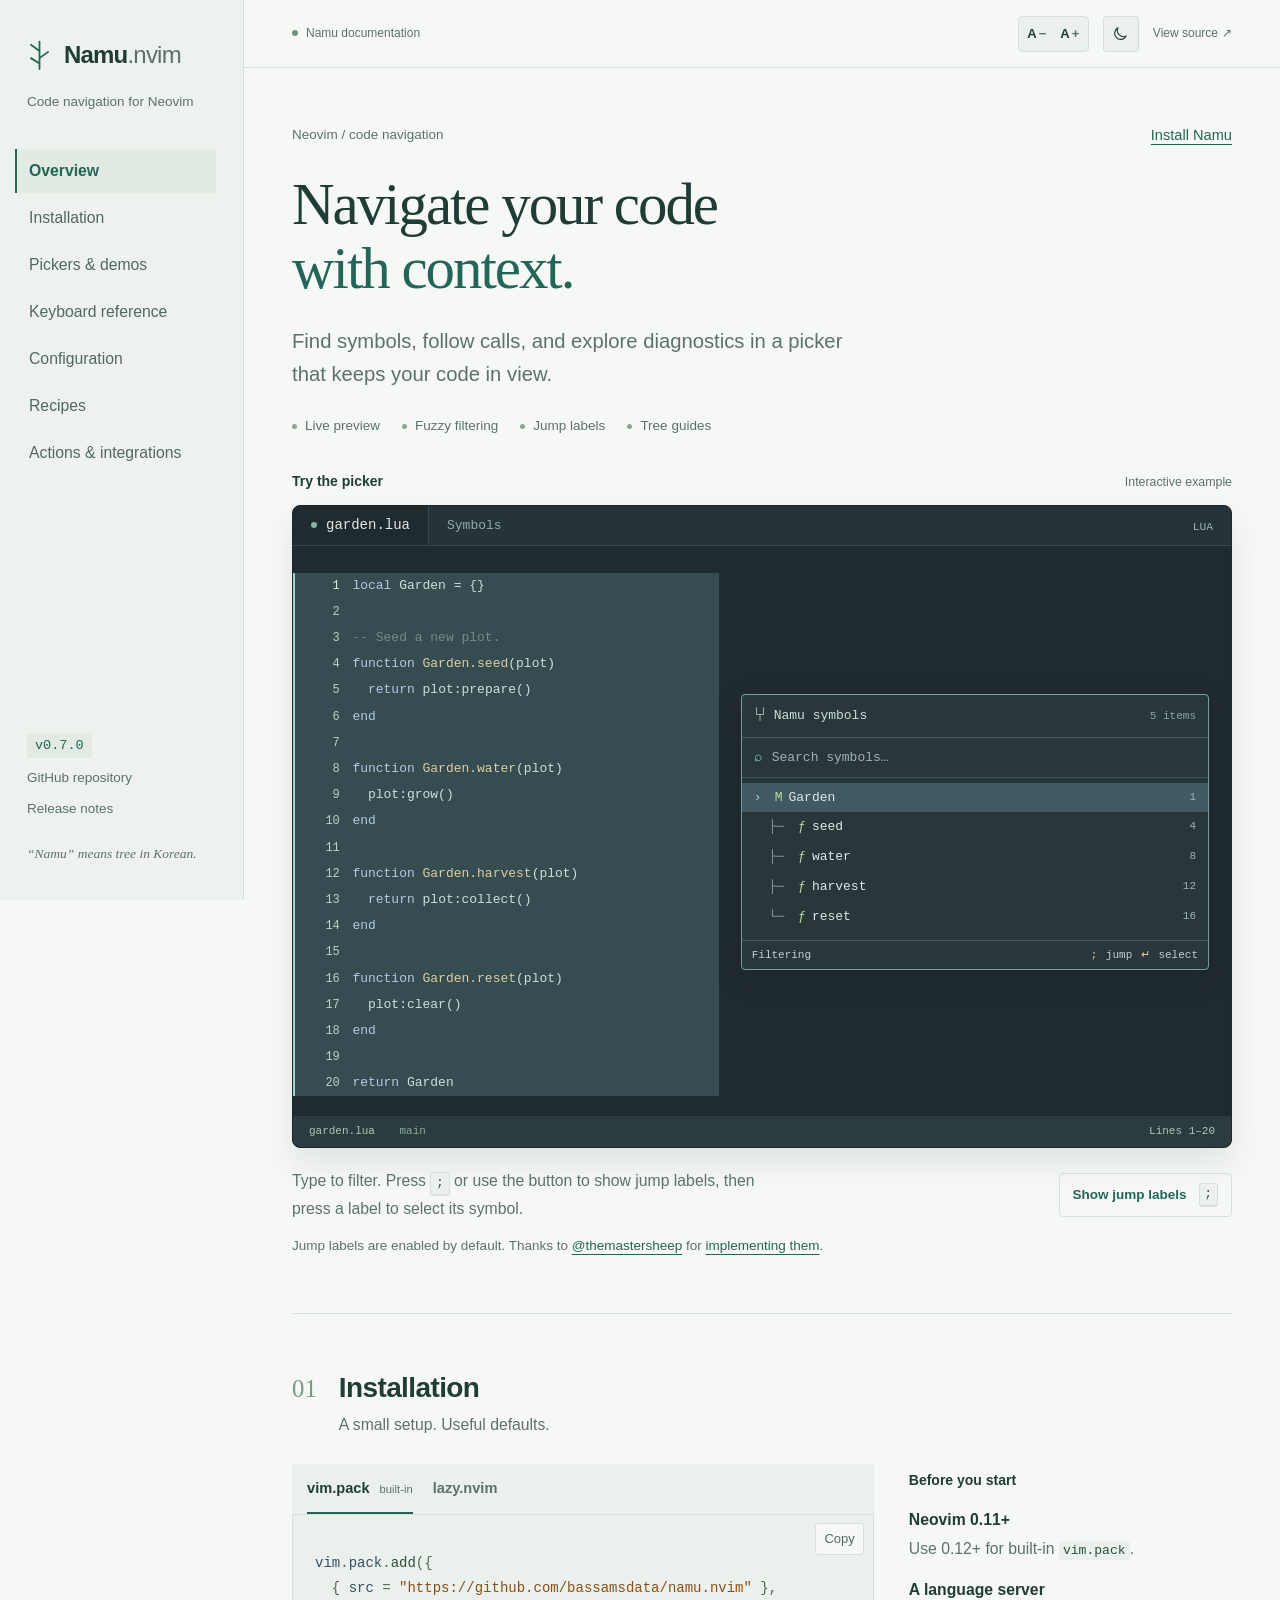
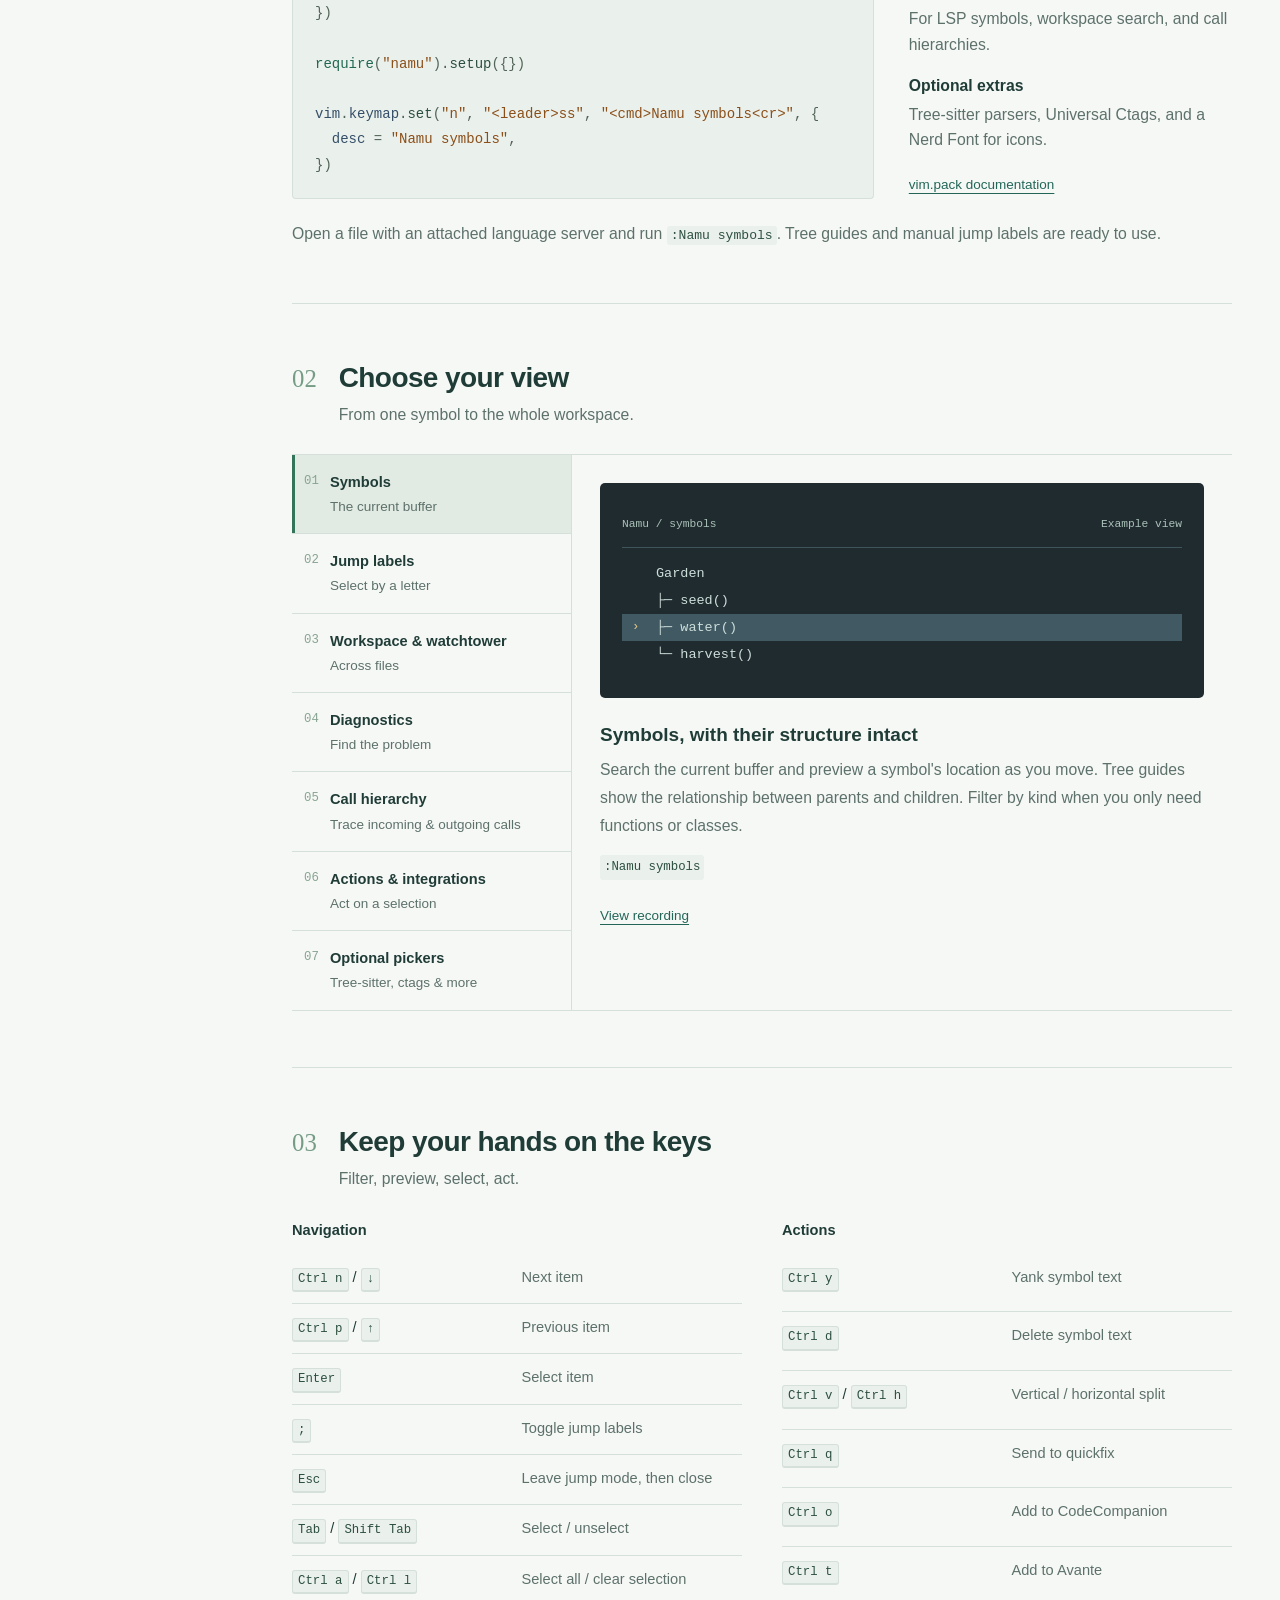
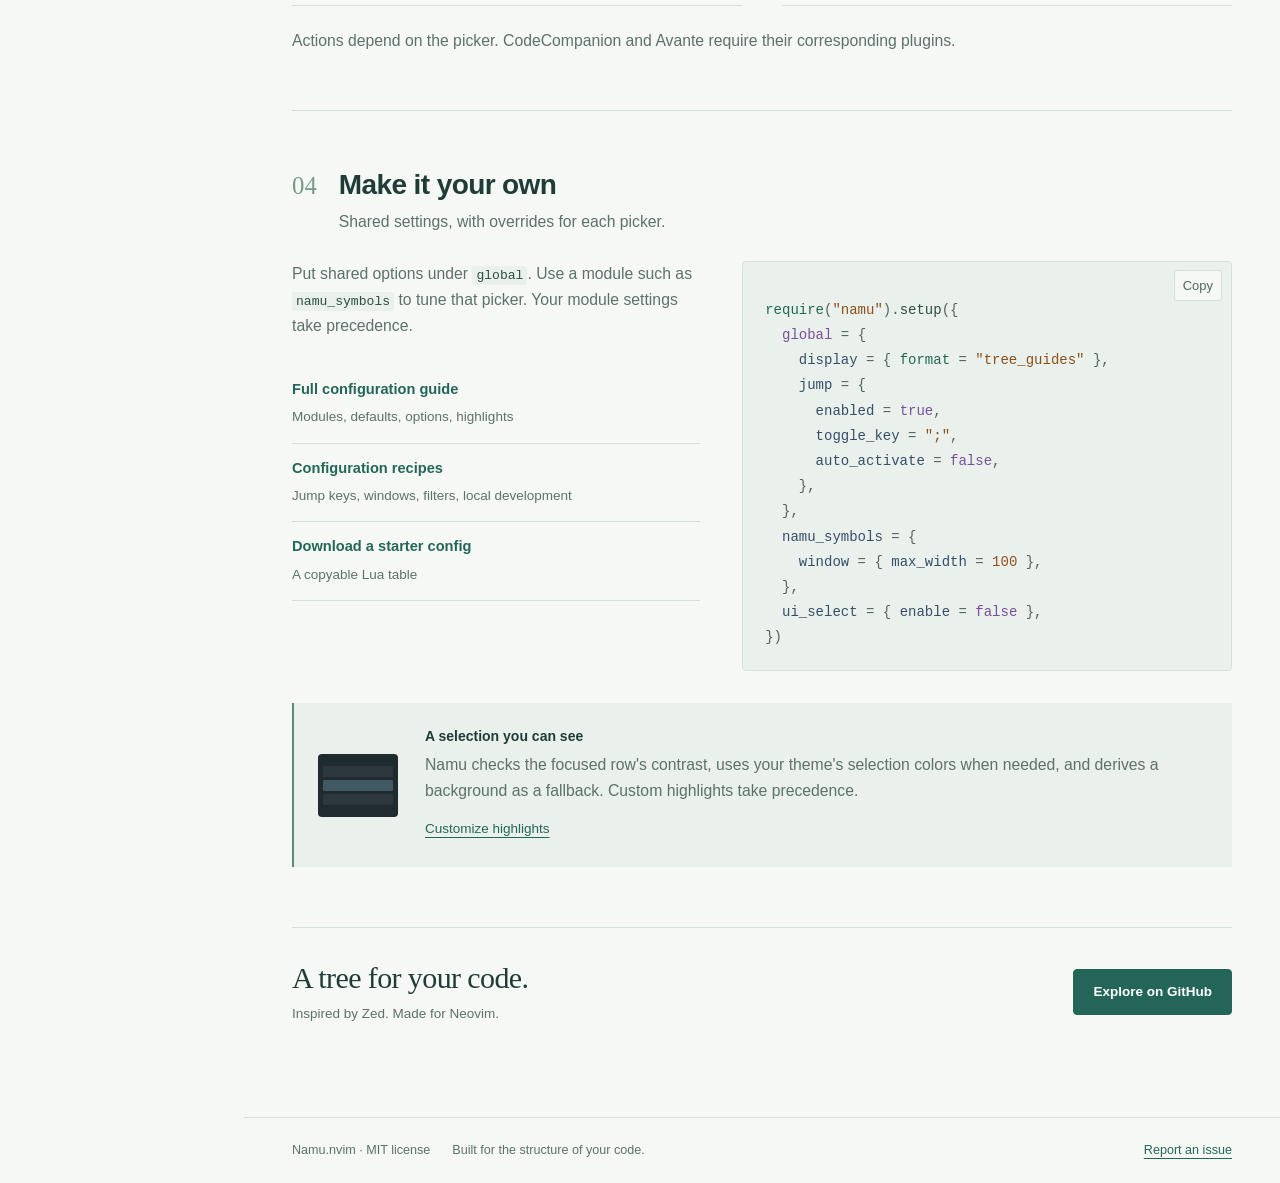
==== site/index.html @ 5612025a "docs: publish documentation site with GitHub Pages" ====
<!doctype html>
<html lang="en"><head><meta charset="utf-8"><meta name="viewport" content="width=device-width,initial-scale=1"><meta name="description" content="Namu.nvim documentation: code navigation, live preview, jump labels, and configuration for Neovim."><title>Documentation · Namu.nvim</title><script>(()=>{const r=document.documentElement;let p={};try{p=JSON.parse(localStorage.getItem("namu-docs-appearance"))||{}}catch{}const s=[.9,1,1.1,1.2,1.3];r.dataset.theme=p.theme==="light"||p.theme==="dark"?p.theme:matchMedia("(prefers-color-scheme: dark)").matches?"dark":"light";const i=Number.isInteger(p.fontIndex)&&p.fontIndex>=0&&p.fontIndex<s.length?p.fontIndex:1;r.dataset.fontIndex=i;r.style.setProperty("--font-scale",s[i]);})();</script><link rel="stylesheet" href="assets/style.css"><script src="assets/media.js" defer></script><script src="assets/app.js" defer></script></head><body><a class="skip-link" href="#main">Skip to content</a><aside class="sidebar" id="sidebar"><a class="brand" href="index.html" aria-label="Namu home"><svg viewBox="0 0 32 40" aria-hidden="true"><path d="M16 38V3M16 15L5 7M16 24L27 16M16 31L5 24"/></svg><span>Namu<span class="brand-suffix">.nvim</span></span></a><p class="nav-caption">Code navigation for Neovim</p><nav aria-label="Documentation"><a href="index.html#overview">Overview</a><a href="index.html#installation">Installation</a><a href="index.html#pickers">Pickers &amp; demos</a><a href="index.html#keys">Keyboard reference</a><a href="configuration.html">Configuration</a><a href="recipes.html">Recipes</a><a href="actions.html">Actions &amp; integrations</a></nav><div class="rail-bottom"><span class="version">v0.7.0</span><a href="https://github.com/bassamsdata/namu.nvim">GitHub repository</a><a href="https://github.com/bassamsdata/namu.nvim/releases/tag/v0.7.0">Release notes</a><p>“Namu” means tree in Korean.</p></div></aside><div class="page"><header class="topbar"><button class="menu-button" type="button" aria-controls="sidebar" aria-expanded="false">Menu</button><span class="preview-note"><span class="status-dot"></span>Namu documentation</span><div class="topbar-tools"><div class="font-controls" role="group" aria-label="Font size"><button class="appearance-button" id="font-smaller" type="button" aria-label="Decrease font size" title="Decrease font size">A<span aria-hidden="true">−</span></button><button class="appearance-button" id="font-larger" type="button" aria-label="Increase font size" title="Increase font size">A<span aria-hidden="true">+</span></button></div><button class="appearance-button theme-toggle" id="theme-toggle" type="button" aria-label="Switch to dark mode" title="Switch to dark mode" aria-pressed="false"><svg class="moon-icon" viewBox="0 0 24 24" aria-hidden="true"><path d="M20 15.5A8.6 8.6 0 0 1 8.5 4a8.6 8.6 0 1 0 11.5 11.5Z"/></svg><svg class="sun-icon" viewBox="0 0 24 24" aria-hidden="true"><circle cx="12" cy="12" r="4"/><path d="M12 2v2m0 16v2M2 12h2m16 0h2M5 5l1.4 1.4m11.2 11.2L19 19M5 19l1.4-1.4M17.6 6.4 19 5"/></svg></button><a class="source-link" href="https://github.com/bassamsdata/namu.nvim" aria-label="View source on GitHub" title="View source on GitHub"><span class="source-link-text">View source</span> <span aria-hidden="true">↗</span></a></div><span id="appearance-status" class="sr-only" role="status" aria-live="polite"></span></header><main id="main" class="home">
<section class="intro" id="overview">
  <div class="intro-top"><p class="section-number">Neovim / code navigation</p><a class="text-link" href="#installation">Install Namu</a></div>
  <h1>Navigate your code<br><span>with context.</span></h1>
  <p class="lead">Find symbols, follow calls, and explore diagnostics in a picker that keeps your code in view.</p>
  <div class="intro-details"><span>Live preview</span><span>Fuzzy filtering</span><span>Jump labels</span><span>Tree guides</span></div>
</section>
<section class="demo-section" aria-labelledby="demo-title">
  <div class="demo-heading"><h2 id="demo-title">Try the picker</h2><span>Interactive example</span></div>
  <div class="editor-demo" id="picker-demo">
    <div class="editor-tabs"><span><span class="file-dot"></span> garden.lua</span><span>Symbols</span><span class="editor-label">LUA</span></div>
    <div class="editor-body">
      <div class="code-preview" aria-label="Example code preview"><div class="code-gutter" aria-hidden="true">1<br>2<br>3<br>4<br>5<br>6<br>7<br>8<br>9<br>10<br>11<br>12<br>13<br>14<br>15<br>16</div><pre id="demo-code"></pre></div>
      <div class="picker-panel"><div class="picker-title"><span class="small-tree" aria-hidden="true">⑂</span> Namu symbols <span id="result-count">5 items</span></div><label class="filter-wrap"><span aria-hidden="true">⌕</span><span class="sr-only">Filter example symbols</span><input id="symbol-filter" placeholder="Search symbols…" autocomplete="off" spellcheck="false"></label><div class="symbol-list" id="symbol-list" role="listbox" aria-label="Example symbols" tabindex="0"></div><div class="picker-footer"><span id="demo-mode">Filtering</span><span><kbd>;</kbd> jump <kbd>↵</kbd> select</span></div></div>
    </div>
    <div class="editor-status"><span><span id="selected-file">garden.lua</span><span class="status-branch"> main</span></span><span id="selected-location">1:1</span></div>
  </div>
  <div class="demo-instructions"><p>Type to filter. Press <kbd>;</kbd> or use the button to show jump labels, then press a label to select its symbol.</p><button class="button secondary" id="toggle-labels" type="button" aria-pressed="false">Show jump labels <kbd>;</kbd></button></div>
  <p class="demo-credit">Jump labels are enabled by default. Thanks to <a href="https://github.com/themastersheep">@themastersheep</a> for <a href="https://github.com/bassamsdata/namu.nvim/pull/65">implementing them</a>.</p>
</section>
<section class="doc-section" id="installation">
  <div class="section-head"><span class="section-index">01</span><div><h2>Installation</h2><p>A small setup. Useful defaults.</p></div></div>
  <div class="install-layout"><div class="install-code"><div class="tabs" role="tablist" aria-label="Package manager"><button id="pack-tab" role="tab" aria-selected="true" aria-controls="pack-panel" tabindex="0">vim.pack <span>built-in</span></button><button id="lazy-tab" role="tab" aria-selected="false" aria-controls="lazy-panel" tabindex="-1">lazy.nvim</button></div><div class="code-block" id="pack-panel" role="tabpanel" aria-labelledby="pack-tab"><button class="copy-button" type="button">Copy</button><pre data-language="lua"><code class="language-lua"><span><span class="va">vim</span><span class="op">.</span><span class="va">pack</span><span class="op">.</span>add<span class="op">({</span></span>
<span>  <span class="op">{</span> <span class="va">src</span> <span class="op">=</span> <span class="st">&quot;https://github.com/bassamsdata/namu.nvim&quot;</span> <span class="op">},</span></span>
<span><span class="op">})</span></span>
<span></span>
<span><span class="fu">require</span><span class="op">(</span><span class="st">&quot;namu&quot;</span><span class="op">).</span>setup<span class="op">({})</span></span>
<span></span>
<span><span class="va">vim</span><span class="op">.</span><span class="va">keymap</span><span class="op">.</span>set<span class="op">(</span><span class="st">&quot;n&quot;</span><span class="op">,</span> <span class="st">&quot;&lt;leader&gt;ss&quot;</span><span class="op">,</span> <span class="st">&quot;&lt;cmd&gt;Namu symbols&lt;cr&gt;&quot;</span><span class="op">,</span> <span class="op">{</span></span>
<span>  <span class="va">desc</span> <span class="op">=</span> <span class="st">&quot;Namu symbols&quot;</span><span class="op">,</span></span>
<span><span class="op">})</span></span></code></pre></div><div class="code-block" id="lazy-panel" role="tabpanel" aria-labelledby="lazy-tab" hidden><button class="copy-button" type="button">Copy</button><pre data-language="lua"><code class="language-lua"><span><span class="op">{</span></span>
<span>  <span class="st">&quot;bassamsdata/namu.nvim&quot;</span><span class="op">,</span></span>
<span>  <span class="va">cmd</span> <span class="op">=</span> <span class="st">&quot;Namu&quot;</span><span class="op">,</span></span>
<span>  <span class="va">main</span> <span class="op">=</span> <span class="st">&quot;namu&quot;</span><span class="op">,</span></span>
<span>  <span class="va">opts</span> <span class="op">=</span> <span class="op">{},</span></span>
<span>  <span class="va">keys</span> <span class="op">=</span> <span class="op">{</span></span>
<span>    <span class="op">{</span> <span class="st">&quot;&lt;leader&gt;ss&quot;</span><span class="op">,</span> <span class="st">&quot;&lt;cmd&gt;Namu symbols&lt;cr&gt;&quot;</span><span class="op">,</span> <span class="va">desc</span> <span class="op">=</span> <span class="st">&quot;Namu symbols&quot;</span> <span class="op">},</span></span>
<span>  <span class="op">},</span></span>
<span><span class="op">}</span></span></code></pre></div></div><aside class="requirements"><h3>Before you start</h3><dl><dt>Neovim 0.11+</dt><dd>Use 0.12+ for built-in <code>vim.pack</code>.</dd><dt>A language server</dt><dd>For LSP symbols, workspace search, and call hierarchies.</dd><dt>Optional extras</dt><dd>Tree-sitter parsers, Universal Ctags, and a Nerd Font for icons.</dd></dl><a href="https://neovim.io/doc/user/pack/">vim.pack documentation</a></aside></div>
  <p class="section-note">Open a file with an attached language server and run <code>:Namu symbols</code>. Tree guides and manual jump labels are ready to use.</p>
</section>
<section class="doc-section" id="pickers">
  <div class="section-head"><span class="section-index">02</span><div><h2>Choose your view</h2><p>From one symbol to the whole workspace.</p></div></div>
  <div class="feature-browser"><div class="feature-options" role="tablist" aria-label="Feature demonstrations" aria-orientation="vertical">
    <button id="feature-symbols" role="tab" aria-controls="feature-panel" aria-selected="true" data-feature="symbols"><span>01</span><strong>Symbols</strong><small>The current buffer</small></button>
    <button id="feature-jump" role="tab" aria-controls="feature-panel" aria-selected="false" tabindex="-1" data-feature="jump"><span>02</span><strong>Jump labels</strong><small>Select by a letter</small></button>
    <button id="feature-workspace" role="tab" aria-controls="feature-panel" aria-selected="false" tabindex="-1" data-feature="workspace"><span>03</span><strong>Workspace &amp; watchtower</strong><small>Across files</small></button>
    <button id="feature-diagnostics" role="tab" aria-controls="feature-panel" aria-selected="false" tabindex="-1" data-feature="diagnostics"><span>04</span><strong>Diagnostics</strong><small>Find the problem</small></button>
    <button id="feature-calls" role="tab" aria-controls="feature-panel" aria-selected="false" tabindex="-1" data-feature="calls"><span>05</span><strong>Call hierarchy</strong><small>Trace incoming &amp; outgoing calls</small></button>
    <button id="feature-actions" role="tab" aria-controls="feature-panel" aria-selected="false" tabindex="-1" data-feature="actions"><span>06</span><strong>Actions &amp; integrations</strong><small>Act on a selection</small></button>
    <button id="feature-extras" role="tab" aria-controls="feature-panel" aria-selected="false" tabindex="-1" data-feature="extras"><span>07</span><strong>Optional pickers</strong><small>Tree-sitter, ctags &amp; more</small></button>
  </div><div class="feature-panel" id="feature-panel" role="tabpanel" aria-labelledby="feature-symbols" tabindex="0"><div id="feature-media"></div><div class="feature-description"><h3 id="feature-title"></h3><p id="feature-description"></p><code id="feature-command"></code><a id="feature-recording">View recording</a></div></div></div>
</section>
<section class="doc-section" id="keys">
  <div class="section-head"><span class="section-index">03</span><div><h2>Keep your hands on the keys</h2><p>Filter, preview, select, act.</p></div></div>
  <div class="key-columns"><table><caption>Navigation</caption><tbody><tr><td><kbd>Ctrl n</kbd> / <kbd>↓</kbd></td><td>Next item</td></tr><tr><td><kbd>Ctrl p</kbd> / <kbd>↑</kbd></td><td>Previous item</td></tr><tr><td><kbd>Enter</kbd></td><td>Select item</td></tr><tr><td><kbd>;</kbd></td><td>Toggle jump labels</td></tr><tr><td><kbd>Esc</kbd></td><td>Leave jump mode, then close</td></tr><tr><td><kbd>Tab</kbd> / <kbd>Shift Tab</kbd></td><td>Select / unselect</td></tr><tr><td><kbd>Ctrl a</kbd> / <kbd>Ctrl l</kbd></td><td>Select all / clear selection</td></tr></tbody></table><table><caption>Actions</caption><tbody><tr><td><kbd>Ctrl y</kbd></td><td>Yank symbol text</td></tr><tr><td><kbd>Ctrl d</kbd></td><td>Delete symbol text</td></tr><tr><td><kbd>Ctrl v</kbd> / <kbd>Ctrl h</kbd></td><td>Vertical / horizontal split</td></tr><tr><td><kbd>Ctrl q</kbd></td><td>Send to quickfix</td></tr><tr><td><kbd>Ctrl o</kbd></td><td>Add to CodeCompanion</td></tr><tr><td><kbd>Ctrl t</kbd></td><td>Add to Avante</td></tr></tbody></table></div><p class="section-note">Actions depend on the picker. CodeCompanion and Avante require their corresponding plugins.</p>
</section>
<section class="doc-section" id="configuration">
  <div class="section-head"><span class="section-index">04</span><div><h2>Make it your own</h2><p>Shared settings, with overrides for each picker.</p></div></div>
  <div class="config-layout"><div><p>Put shared options under <code>global</code>. Use a module such as <code>namu_symbols</code> to tune that picker. Your module settings take precedence.</p><div class="guide-links"><a href="configuration.html"><strong>Full configuration guide</strong><span>Modules, defaults, options, highlights</span></a><a href="recipes.html"><strong>Configuration recipes</strong><span>Jump keys, windows, filters, local development</span></a><a href="assets/configuration.lua" download><strong>Download a starter config</strong><span>A copyable Lua table</span></a></div></div><div class="code-block"><button class="copy-button" type="button">Copy</button><pre data-language="lua"><code class="language-lua"><span><span class="fu">require</span><span class="op">(</span><span class="st">&quot;namu&quot;</span><span class="op">).</span>setup<span class="op">({</span></span>
<span>  <span class="kw">global</span> <span class="op">=</span> <span class="op">{</span></span>
<span>    <span class="va">display</span> <span class="op">=</span> <span class="op">{</span> <span class="fu">format</span> <span class="op">=</span> <span class="st">&quot;tree_guides&quot;</span> <span class="op">},</span></span>
<span>    <span class="va">jump</span> <span class="op">=</span> <span class="op">{</span></span>
<span>      <span class="va">enabled</span> <span class="op">=</span> <span class="kw">true</span><span class="op">,</span></span>
<span>      <span class="va">toggle_key</span> <span class="op">=</span> <span class="st">&quot;;&quot;</span><span class="op">,</span></span>
<span>      <span class="va">auto_activate</span> <span class="op">=</span> <span class="kw">false</span><span class="op">,</span></span>
<span>    <span class="op">},</span></span>
<span>  <span class="op">},</span></span>
<span>  <span class="va">namu_symbols</span> <span class="op">=</span> <span class="op">{</span></span>
<span>    <span class="va">window</span> <span class="op">=</span> <span class="op">{</span> <span class="va">max_width</span> <span class="op">=</span> <span class="dv">100</span> <span class="op">},</span></span>
<span>  <span class="op">},</span></span>
<span>  <span class="va">ui_select</span> <span class="op">=</span> <span class="op">{</span> <span class="va">enable</span> <span class="op">=</span> <span class="kw">false</span> <span class="op">},</span></span>
<span><span class="op">})</span></span></code></pre></div></div>
  <div class="theme-note"><span class="contrast-swatch" aria-hidden="true"><i></i><i></i><i></i></span><div><h3>A selection you can see</h3><p>Namu checks the focused row's contrast, uses your theme's selection colors when needed, and derives a background as a fallback. Custom highlights take precedence.</p><a href="recipes.html#highlights-and-colorschemes">Customize highlights</a></div></div>
</section>
<section class="closing"><div><h2>A tree for your code.</h2><p>Inspired by Zed. Made for Neovim.</p></div><a class="button" href="https://github.com/bassamsdata/namu.nvim">Explore on GitHub</a></section>
</main><footer class="site-footer"><span>Namu.nvim · MIT license</span><span>Built for the structure of your code.</span><a href="https://github.com/bassamsdata/namu.nvim/issues">Report an issue</a></footer></div></body></html>
---- site/assets/style.css ----
:root{--paper:#f6f8f6;--white:#fff;--ink:#203c37;--muted:#5d716b;--line:#d6e0da;--teal:#236658;--pale:#e6eee9;--editor:#202b2f;--selection:#405963;--aqua:#9dd6ca;--gold:#e9cc88;--mono:"SFMono-Regular",Consolas,"Liberation Mono",monospace;--sans:"Avenir Next",Avenir,"Segoe UI",sans-serif;--serif:"Iowan Old Style","Palatino Linotype",Palatino,serif}
*{box-sizing:border-box}html{scroll-behavior:auto;scroll-padding-top:82px}body{margin:0;background:var(--paper);color:var(--ink);font:1rem/1.65 var(--sans)}a{color:var(--teal);text-underline-offset:4px;text-decoration-thickness:1px}a:hover{color:var(--link-hover)}button,input{font:inherit}button{cursor:pointer}button:disabled{cursor:default}a,button,input{touch-action:manipulation}:focus-visible{outline:3px solid var(--teal);outline-offset:4px}[hidden]{display:none!important}.sr-only{position:absolute;width:1px;height:1px;overflow:hidden;clip:rect(0,0,0,0)}.skip-link{position:fixed;left:16px;top:-80px;z-index:100;background:white;padding:12px}.skip-link:focus{top:12px}
.sidebar{position:fixed;inset:0 auto 0 0;width:244px;border-right:1px solid var(--line);background:var(--rail);padding:35px 27px;display:flex;flex-direction:column;z-index:30}.brand{display:flex;gap:12px;align-items:center;text-decoration:none;color:var(--ink);font-size:calc(24px * var(--font-scale,1));font-weight:650;letter-spacing:-.8px}.brand svg{width:25px;height:36px;stroke:var(--teal);stroke-width:2.3;fill:none;stroke-linecap:round;stroke-linejoin:round}.brand-suffix{font-weight:400;color:var(--muted)}.nav-caption{font-size:0.75rem;color:var(--muted);margin:16px 0 36px}.sidebar nav{display:grid;gap:3px}.sidebar nav a{font-size:0.875rem;text-decoration:none;color:var(--soft-ink);padding:9px 12px;border-left:2px solid transparent;margin-left:-12px}.sidebar nav a:hover{background:var(--hover);color:var(--ink)}.sidebar nav a.active{color:var(--teal);border-left-color:var(--teal);background:var(--active);font-weight:600}.rail-bottom{margin-top:auto;display:grid;gap:9px;font-size:0.75rem;padding-top:30px}.rail-bottom a{color:var(--muted);text-decoration:none}.rail-bottom p{font-family:var(--serif);font-style:italic;margin:13px 0 0;color:var(--muted)}.version{font:0.75rem var(--mono);width:fit-content;background:var(--active);padding:5px 8px;border-radius:3px;color:var(--teal)}.page{margin-left:244px}.topbar{height:68px;background:var(--paper);border-bottom:1px solid var(--line);padding:0 48px;display:flex;align-items:center;justify-content:space-between;position:sticky;top:0;z-index:20;font-size:0.75rem}.topbar a{text-decoration:none;color:var(--muted)}.preview-note{display:flex;gap:8px;align-items:center;color:var(--muted)}.status-dot{height:6px;width:6px;border-radius:50%;background:#6e8f7d}.menu-button{display:none}.home,.article{max-width:1250px;margin:auto;padding:0 48px}.intro{padding:55px 0 35px}.intro-top{display:flex;align-items:center;justify-content:space-between;margin-bottom:26px}.section-number{font-size:0.75rem;color:var(--muted);margin:0}.text-link{font-size:0.8125rem}.intro h1{font-family:var(--serif);font-size:clamp(calc(40px * var(--font-scale,1)),calc(4.6vw * var(--font-scale,1)),calc(67px * var(--font-scale,1)));font-weight:500;line-height:1.08;letter-spacing:-2px;margin:0 0 25px}.intro h1 span{color:var(--teal)}.lead{font-size:1.125rem;line-height:1.6;max-width:570px;color:var(--muted);margin:0}.intro-details{display:flex;flex-wrap:wrap;gap:22px;margin-top:25px;font-size:0.75rem;color:var(--muted)}.intro-details span{display:flex;align-items:center;gap:8px}.intro-details span:before{content:"";width:5px;height:5px;background:#88a695;border-radius:50%}
h2,h3,p{margin-top:0}h2{font-size:calc(28px * var(--font-scale,1));line-height:1.25;letter-spacing:-.6px;font-weight:600}h3{font-size:calc(17px * var(--font-scale,1));font-weight:600;line-height:1.4}.demo-heading{display:flex;justify-content:space-between;align-items:baseline;padding:0 0 12px}.demo-heading h2{font-size:calc(14px * var(--font-scale,1));letter-spacing:0;margin:0}.demo-heading>span{font-size:0.6875rem;color:var(--muted)}.editor-demo{color:#e0e8e8;background:var(--editor);border:1px solid #1c272a;border-radius:8px;overflow:hidden;box-shadow:0 16px 30px rgba(32,60,55,.10);font-family:var(--mono);font-size:0.75rem}.editor-tabs{height:40px;display:flex;align-items:stretch;background:#26343a;border-bottom:1px solid #34474c}.editor-tabs>span:first-child{display:flex;gap:9px;align-items:center;padding:0 18px;background:var(--editor);border-right:1px solid #34474c}.editor-tabs>span:nth-child(2){font-size:0.6875rem;color:#91a9ab;display:flex;align-items:center;padding-left:18px}.file-dot{width:6px;height:6px;background:#84b49f;border-radius:50%}.editor-label{margin-left:auto;padding:12px 18px;color:#9cb5b5;font-size:0.625rem}.editor-body{position:relative;display:grid;grid-template-columns:1fr 1.1fr;gap:22px;min-height:290px;padding:22px 22px 20px 0}.code-preview{display:flex;overflow:hidden;padding-top:5px}.code-gutter{font-size:0.6875rem;color:#71878b;text-align:right;min-width:42px;padding-right:13px;line-height:1.25rem;user-select:none}.code-preview pre{font:0.6875rem/1.25rem var(--mono);margin:0;overflow:auto;flex:1;color:#cfdddd}.code-line{display:block;white-space:pre;min-height:1.25rem;padding-left:5px}.code-line.current{background:#35484b;border-left:2px solid var(--aqua);padding-left:3px}.lua-keyword{color:#b4c9e3}.lua-string{color:#a7c8ab}.lua-comment{color:#758b89}.lua-function{color:#ddcca0}.picker-panel{align-self:center;border:1px solid #799c9a;background:#29373b;box-shadow:0 8px 25px #1721264d;border-radius:4px;overflow:hidden}.picker-title{display:flex;align-items:center;gap:8px;padding:10px 12px;border-bottom:1px solid #40575b;color:#cbded9;font-size:0.6875rem}.small-tree{color:#b0cab8;font-size:1.125rem;line-height:1}.picker-title>span:last-child{margin-left:auto;color:#8ca6a6;font-size:0.5625rem}.filter-wrap{display:flex;gap:8px;align-items:center;padding:8px 12px;border-bottom:1px solid #40575b;color:var(--aqua)}.filter-wrap input{width:100%;min-width:0;border:0;background:transparent;color:#e4eeea;font:0.6875rem var(--mono);outline:none}.filter-wrap input::placeholder{color:#a0b2b3}.filter-wrap:focus-within{box-shadow:inset 3px 0 #a3d4c3}.symbol-list{min-height:162px;padding:5px 0}.symbol-row{width:100%;display:flex;gap:6px;align-items:center;border:0;background:none;color:#dce8e6;text-align:left;font:0.6875rem/1.5rem var(--mono);padding:0 12px}.symbol-row.selected{background:var(--selection)}.symbol-row:hover{background:#3b5058}.symbol-row .tree{color:#8a9e9e;white-space:pre}.symbol-kind{color:#b9d8a7}.symbol-row .label{color:var(--gold);background:#293438;border-radius:2px;min-width:13px;text-align:center;font-weight:bold}.symbol-row .line-number{color:#9db3b4;margin-left:auto;font-size:0.5625rem}.symbol-row .current-arrow{color:var(--aqua);width:9px}.picker-footer{display:flex;justify-content:space-between;gap:12px;padding:5px 10px;border-top:1px solid #40575b;font-size:0.5625rem;color:#c0d0cf}.picker-footer kbd{font:0.5625rem var(--mono);border:0;background:none;color:#e9cca2;padding:0 2px}.editor-status{display:flex;align-items:center;justify-content:space-between;padding:6px 16px;background:#2b3b3e;color:#b1c5bf;font-size:0.625rem}.status-branch{margin-left:18px;color:#8cac9e}.demo-instructions{display:flex;gap:25px;align-items:center;justify-content:space-between;margin:20px 0 12px}.demo-instructions p{font-size:0.75rem;color:var(--muted);line-height:1.7;margin:0;max-width:480px}.demo-credit{font-size:0.6875rem;color:var(--muted);margin:0}.button{display:inline-flex;align-items:center;justify-content:center;gap:12px;border:1px solid var(--teal);background:var(--teal);color:var(--button-ink);text-decoration:none;padding:11px 19px;border-radius:4px;font-size:0.75rem;font-weight:600;white-space:nowrap}.button:hover{background:var(--button-hover);color:var(--button-ink)}.button.secondary{background:transparent;color:var(--teal);border-color:var(--line);padding:9px 13px}.button.secondary:hover{background:var(--pale)}kbd{font:0.6875rem var(--mono);display:inline-block;padding:2px 5px;background:var(--surface);border:1px solid var(--line);border-bottom-width:2px;border-radius:3px;color:var(--code-ink);line-height:1.4}code{font-family:var(--mono);font-size:.83em;color:var(--code-ink);background:var(--surface);padding:2px 4px;border-radius:3px}
.doc-section{padding-top:56px;margin-top:56px;border-top:1px solid var(--line)}.section-head{display:flex;gap:22px;align-items:baseline;margin-bottom:26px}.section-index{font-family:var(--serif);color:#769c86;font-size:1.375rem;line-height:1}.section-head h2{margin:0 0 7px}.section-head p{font-size:0.875rem;color:var(--muted);margin:0}.install-layout{display:grid;grid-template-columns:minmax(0,1.8fr) minmax(200px,1fr);gap:35px}.tabs{display:flex;border-bottom:1px solid var(--line);gap:20px;margin-bottom:0;background:var(--surface);padding:0 15px}.tabs button{border:0;border-bottom:2px solid transparent;padding:12px 0;background:none;color:var(--muted);font-size:0.75rem;font-weight:600}.tabs button[aria-selected=true]{border-color:var(--teal);color:var(--ink)}.tabs button span{margin-left:6px;font-weight:400;color:var(--muted);font-size:0.625rem}.code-block{position:relative;background:var(--surface);border:1px solid var(--line);border-radius:4px;overflow:hidden}.install-code .code-block{border-top:0;border-radius:0 0 4px 4px}.code-block pre{font:0.6875rem/1.9 var(--mono);overflow:auto;padding:36px 22px 20px;margin:0;tab-size:2;color:var(--code-ink)}.code-block code{background:none;padding:0;font:inherit;color:inherit}.copy-button{position:absolute;top:8px;right:9px;border:1px solid var(--line);border-radius:3px;color:var(--soft-ink);background:var(--paper);padding:4px 8px;font-size:0.625rem;z-index:1}.copy-button:hover{background:var(--hover)}.requirements h3{font-size:calc(14px * var(--font-scale,1));margin-top:7px}.requirements dl{margin:0}.requirements dt{font-size:0.75rem;font-weight:600;margin-top:16px}.requirements dd{font-size:0.75rem;color:var(--muted);margin:3px 0 0;line-height:1.6}.requirements>a{font-size:0.6875rem;display:inline-block;margin-top:22px}.section-note{font-size:0.75rem;color:var(--muted);margin-top:22px;margin-bottom:0}.feature-browser{display:grid;grid-template-columns:280px minmax(0,1fr);border-top:1px solid var(--line);border-bottom:1px solid var(--line)}.feature-options{border-right:1px solid var(--line)}.feature-options button{border:0;border-bottom:1px solid var(--line);background:none;display:grid;grid-template-columns:26px 1fr;text-align:left;width:100%;padding:15px 12px;color:var(--ink)}.feature-options button:last-child{border-bottom:0}.feature-options button>span{font:0.6875rem var(--mono);color:#89a391;grid-row:1 / 3;margin-top:4px}.feature-options strong{font-size:0.75rem;font-weight:600}.feature-options small{font-size:0.625rem;color:var(--muted);margin-top:2px}.feature-options button[aria-selected=true]{background:var(--active);box-shadow:inset 3px 0 #34745b}.feature-options button:hover{background:var(--surface)}.feature-panel{padding:28px}.feature-illustration{background:var(--editor);color:#cddeda;font:0.75rem/2 var(--mono);padding:22px;border-radius:5px;min-height:215px;display:flex;flex-direction:column;justify-content:center}.illustration-title{font-size:0.625rem;color:#abc2b9;padding-bottom:12px;border-bottom:1px solid #40555b;margin-bottom:12px;display:flex;justify-content:space-between}.illustration-row{white-space:pre-wrap;display:flex;align-items:center;gap:10px;padding:0 10px}.illustration-row.selected{background:var(--selection)}.illustration-row>span{color:var(--gold);width:14px;font-size:0.6875rem}.feature-media video,.feature-media img,#feature-media video,#feature-media img{display:block;width:100%;height:auto;max-height:360px;object-fit:contain;background:var(--editor);border-radius:4px}#feature-media figure{margin:0}#feature-media figcaption{font-size:0.6875rem;color:var(--muted);margin-top:8px}.feature-description h3{margin:24px 0 8px;font-size:calc(19px * var(--font-scale,1))}.feature-description p{font-size:0.8125rem;color:var(--muted);line-height:1.75;margin-bottom:16px}.feature-description>code{display:block;max-width:100%;width:fit-content;font-size:0.6875rem;white-space:pre-wrap;margin-bottom:20px}.feature-description>a{font-size:0.75rem}.key-columns{display:grid;grid-template-columns:1fr 1fr;gap:40px}table{width:100%;border-collapse:collapse;text-align:left}caption{text-align:left;font-size:0.8125rem;font-weight:600;margin-bottom:12px}td,th{padding:11px 0;border-bottom:1px solid var(--line);vertical-align:top;font-size:0.75rem}td:first-child{width:51%;padding-right:10px}td:last-child{color:var(--muted)}.config-layout{display:grid;grid-template-columns:1fr 1.2fr;gap:42px}.config-layout p{font-size:0.875rem;color:var(--muted)}.guide-links{display:grid;gap:0;margin-top:26px}.guide-links>a{display:block;padding:12px 0;border-bottom:1px solid var(--line);text-decoration:none}.guide-links strong{display:block;font-size:0.8125rem;font-weight:600}.guide-links span{font-size:0.6875rem;color:var(--muted)}.theme-note{display:flex;align-items:center;gap:27px;background:var(--surface);padding:24px;margin-top:32px;border-left:2px solid #5b8971}.theme-note h3{font-size:calc(14px * var(--font-scale,1));margin-bottom:5px}.theme-note p{font-size:0.75rem;color:var(--muted);margin-bottom:9px}.theme-note a{font-size:0.6875rem}.contrast-swatch{width:80px;flex-shrink:0;display:grid;gap:3px;background:var(--editor);padding:12px 5px;border-radius:4px}.contrast-swatch i{height:11px;display:block;border-radius:1px;background:#2c383c}.contrast-swatch i:nth-child(2){background:var(--selection)}.closing{display:flex;justify-content:space-between;gap:20px;align-items:center;margin:60px 0;padding:32px 0;border-top:1px solid var(--line)}.closing h2{font:calc(30px * var(--font-scale,1))/1.2 var(--serif);margin:0 0 7px}.closing p{font-size:0.75rem;color:var(--muted);margin:0}.site-footer{border-top:1px solid var(--line);display:flex;flex-wrap:wrap;gap:22px;padding:22px 48px;font-size:0.625rem;color:var(--muted)}.site-footer a{margin-left:auto}.article{padding-top:42px;padding-bottom:55px;max-width:1100px}.article-header{margin-bottom:17px}.article h1{font:calc(48px * var(--font-scale,1))/1.15 var(--serif);letter-spacing:-1px;margin:0 0 22px}.article h2{padding-top:36px;margin-top:42px;border-top:1px solid var(--line)}.article h3{margin-top:28px}.article p,.article li{font-size:0.875rem;line-height:1.8;max-width:820px}.article table{display:block;overflow:auto;margin:22px 0}.article td,.article th{padding:10px 14px}.article th{font-weight:600;background:var(--surface)}.article td:first-child{width:auto;white-space:nowrap}.article .code-block{margin:22px 0}.article .code-block pre{font-size:0.75rem}.article a{overflow-wrap:anywhere}.article ul{padding-left:22px}.article blockquote{border-left:2px solid var(--teal);margin-left:0;padding-left:20px}.no-results{color:#aec1bd;font-size:0.6875rem;text-align:center;padding:32px 12px}
@media(min-width:1500px){.intro{padding-top:70px}.editor-body{min-height:330px}.editor-demo{font-size:0.8125rem}.code-preview pre{font-size:0.75rem}.symbol-row{font-size:0.75rem;line-height:27px}}
@media(max-width:1160px){.sidebar{width:215px;padding:30px 23px}.page{margin-left:215px}.home,.article{padding-left:32px;padding-right:32px}.topbar{padding-left:32px;padding-right:32px}.editor-body{grid-template-columns:.9fr 1.1fr;gap:14px;padding-right:16px}.feature-browser{grid-template-columns:235px 1fr}.feature-panel{padding:22px}.install-layout{gap:25px}.code-block pre{padding-left:17px;font-size:0.625rem}.key-columns{gap:26px}.config-layout{gap:25px}.demo-instructions{gap:16px}.demo-instructions p{font-size:0.6875rem}}
@media(max-width:960px){.sidebar{width:190px;padding:26px 19px}.brand{font-size:calc(21px * var(--font-scale,1));gap:8px}.brand svg{width:22px}.nav-caption{font-size:0.625rem}.sidebar nav a{font-size:0.75rem}.page{margin-left:190px}.home,.article{padding-left:26px;padding-right:26px}.topbar{padding-left:26px;padding-right:26px}.intro h1{font-size:calc(49px * var(--font-scale,1))}.editor-body{grid-template-columns:1fr;min-height:0;padding:22px}.code-preview{display:none}.picker-panel{max-width:440px;width:100%;margin:auto}.install-layout{grid-template-columns:1fr}.requirements{display:grid;grid-template-columns:1fr 2fr;gap:12px}.requirements>a{grid-column:2;margin-top:0}.requirements dt:first-child{margin-top:0}.feature-browser{grid-template-columns:195px 1fr}.feature-options button{padding:14px 8px;grid-template-columns:22px 1fr}.feature-options strong{font-size:0.6875rem}.feature-panel{padding:20px}.feature-illustration{padding:16px;font-size:0.6875rem}.key-columns{grid-template-columns:1fr}.config-layout{grid-template-columns:1fr}.theme-note{padding:22px}.site-footer{padding:22px 26px}.article h1{font-size:calc(39px * var(--font-scale,1))}.demo-instructions{align-items:flex-start}.demo-instructions p{max-width:300px}}
@media(max-width:700px){html{scroll-padding-top:75px}.sidebar{display:none;top:60px;width:100%;height:calc(100dvh - 60px);padding:25px;background:var(--rail)}.sidebar.open{display:flex}.sidebar .nav-caption{margin-bottom:18px}.sidebar nav a{font-size:0.9375rem;padding:10px 12px}.sidebar .rail-bottom{gap:8px;padding-top:18px}.page{margin-left:0}.topbar{height:60px;padding:0 20px}.menu-button{display:block;border:1px solid var(--line);background:var(--rail);border-radius:3px;padding:4px 8px;font-size:0.6875rem;color:var(--teal)}.topbar>a{font-size:0.6875rem}.preview-note{font-size:0.625rem}.home,.article{padding-left:20px;padding-right:20px}.intro{padding:35px 0 30px}.intro-top{margin-bottom:23px}.intro h1{font-size:calc(43px * var(--font-scale,1));letter-spacing:-1.3px}.lead{font-size:1rem}.intro-details{gap:12px 18px;font-size:0.625rem;margin-top:23px}.editor-body{padding:18px}.demo-instructions{flex-direction:column;gap:13px;margin-top:17px}.demo-instructions p{max-width:none;font-size:0.75rem}.button.secondary{padding:8px 12px}.demo-credit{font-size:0.625rem}.doc-section{margin-top:38px;padding-top:35px}.section-head{gap:15px}.section-head h2{font-size:calc(24px * var(--font-scale,1))}.section-head p{font-size:0.75rem}.install-layout{gap:24px}.code-block pre{font-size:0.625rem}.requirements{grid-template-columns:1fr}.requirements>a{grid-column:1}.requirements dl{display:grid;grid-template-columns:1fr 1.6fr;gap:10px 15px}.requirements dt,.requirements dd{margin:0}.feature-browser{display:flex;flex-direction:column}.feature-options{display:flex;overflow-x:auto;border-right:0;border-bottom:1px solid var(--line);scrollbar-width:thin}.feature-options button{flex:0 0 145px;border-bottom:0;border-right:1px solid var(--line);padding:13px 12px;grid-template-columns:1fr}.feature-options button>span{display:none}.feature-options button[aria-selected=true]{box-shadow:inset 0 -2px #34745b}.feature-panel{padding:23px 0}.feature-illustration{min-height:190px}.feature-description h3{font-size:calc(19px * var(--font-scale,1))}.key-columns{gap:30px}td:first-child{width:48%}kbd{font-size:0.625rem}.theme-note{align-items:flex-start;gap:18px;padding:19px}.contrast-swatch{width:53px;margin-top:3px}.closing{margin:40px 0;align-items:flex-start;flex-direction:column;gap:20px;padding:27px 0}.closing h2{font-size:calc(28px * var(--font-scale,1))}.site-footer{padding:18px 20px;gap:12px;font-size:0.625rem}.site-footer>span:nth-child(2){display:none}.article{padding-top:32px}.article h1{font-size:calc(37px * var(--font-scale,1))}.article h2{font-size:calc(25px * var(--font-scale,1))}.article p,.article li{font-size:0.8125rem}.article table td{font-size:0.6875rem}.article table td:first-child{white-space:normal}.article .code-block pre{font-size:0.625rem}.article td,.article th{padding:9px}}
@media(prefers-reduced-motion:reduce){html{scroll-behavior:auto}*{transition:none!important;animation:none!important}}
.install-code,.requirements,.config-layout>*,.key-columns>*,.feature-panel{min-width:0}
.article p code,.article li code,.article td code{overflow-wrap:anywhere}
@media(max-width:960px){.install-layout,.config-layout,.key-columns{grid-template-columns:minmax(0,1fr)}}
@media(max-width:360px){.topbar{gap:10px;padding:0 14px}.preview-note{font-size:0.5625rem;gap:5px}.topbar>a{font-size:0.5625rem}.home,.article{padding-left:16px;padding-right:16px}.requirements dl{grid-template-columns:minmax(0,1fr) minmax(0,1.6fr)}.theme-note{padding:15px;gap:12px}.theme-note .contrast-swatch{width:40px}.key-columns td{font-size:0.625rem}.intro h1{font-size:calc(38px * var(--font-scale,1))}}

/* Reading preferences are shared by every page. */
:root{font-size:calc(18px * var(--font-scale,1));color-scheme:light;--rail:#edf2ee;--surface:#eaf0eb;--active:#e1eae3;--hover:#e0e9e2;--soft-ink:#52685f;--code-ink:#2c4f40;--link-hover:#123e33;--button-ink:#fff;--button-hover:#194f43}
:root[data-theme="dark"]{color-scheme:dark;--paper:#182125;--white:#202c30;--ink:#dbe6e1;--muted:#a2b7ae;--line:#35474b;--teal:#8acbb7;--pale:#293c3b;--rail:#1d292d;--surface:#223136;--active:#314745;--hover:#2b3f3e;--soft-ink:#b1c2b9;--code-ink:#bbd7c6;--link-hover:#b8e5d4;--button-ink:#152824;--button-hover:#a5d9c7}
.topbar{gap:16px}.topbar-tools{display:flex;align-items:center;gap:14px}.font-controls{display:flex;gap:1px;background:var(--surface);border:1px solid var(--line);border-radius:4px;padding:2px}.appearance-button{display:inline-flex;align-items:center;justify-content:center;gap:2px;min-width:32px;height:30px;padding:0 6px;color:var(--ink);border:0;background:transparent;border-radius:3px;font:13px var(--sans);font-weight:600}.appearance-button:hover{background:var(--hover)}.appearance-button:disabled{opacity:.4}.appearance-button:disabled:hover{background:transparent}.appearance-button span{font-size:13px;color:var(--muted)}.theme-toggle{border:1px solid var(--line);height:36px;min-width:36px;background:var(--surface)}.theme-toggle svg{width:17px;height:17px;fill:none;stroke:currentColor;stroke-width:1.6;stroke-linecap:round;stroke-linejoin:round}.sun-icon{display:none}:root[data-theme="dark"] .sun-icon{display:block}:root[data-theme="dark"] .moon-icon{display:none}.source-link{font-size:12px;color:var(--muted);text-decoration:none}
/* Function ranges are highlighted together, including their end line. */
.code-gutter{display:none}.code-preview pre{position:relative}.code-line{padding-left:0;min-width:max-content}.code-line:before{content:attr(data-line);display:inline-block;width:2.6rem;padding-right:.7rem;text-align:right;color:#819897;font-size:.625rem;user-select:none}.code-line.current{padding-left:0;border-left:0;box-shadow:inset 2px 0 var(--aqua);background:#354d50}.code-line.current:before{color:#b7d1c6}.code-line.current-start:before{color:#ddedcf}
@media(max-width:960px){.editor-body{position:relative;display:block;height:27rem;padding:0}.code-preview{display:flex;width:100%;height:100%;padding:14px 0}.code-preview pre{height:100%;overflow:auto;padding-bottom:18rem;scrollbar-width:thin}.picker-panel{position:absolute;left:14px;right:14px;bottom:14px;width:auto;max-width:none;margin:0;z-index:2}.symbol-list{min-height:0;padding:6px 0}.symbol-row{line-height:1.5rem}.filter-wrap{padding:10px 12px}.picker-title{padding:10px 12px}.editor-status{position:relative;z-index:3}}
@media(max-width:700px){.topbar{gap:8px;padding:0 16px}.topbar-tools{gap:9px}.source-link{font-size:10px}.editor-body{height:28rem}.picker-panel{left:10px;right:10px;bottom:12px}.code-preview{padding-top:12px}.code-preview pre{font-size:.65rem}.code-line:before{width:2.1rem;padding-right:.5rem}.preview-note{font-size:10px}.theme-note h3{color:var(--ink)}}
@media(max-width:480px){.preview-note{display:none}.topbar-tools{margin-left:auto}.source-link{font-size:10px}.font-controls{gap:2px}.appearance-button{min-width:30px}.theme-toggle{min-width:34px}}
.sidebar{overflow-y:auto}.sidebar nav{flex-shrink:0}
@media(max-width:700px){.article h1{font-size:clamp(calc(30.4px * var(--font-scale,1)),calc(7vw * var(--font-scale,1)),calc(37px * var(--font-scale,1)));overflow-wrap:anywhere}.article h2,.article h3{overflow-wrap:anywhere}}

/* Larger reading defaults; headings keep their existing dimensions. */
.sidebar nav a{font-size:.875rem}.nav-caption{font-size:.75rem}
.feature-description p,.requirements dt,.requirements dd,.section-note,.theme-note p,.demo-instructions p{font-size:.875rem}
.demo-credit,.guide-links span,.feature-options small,.requirements>a,.theme-note a,.feature-description>a,#feature-media figcaption{font-size:.75rem}
.feature-options strong,.guide-links strong,.tabs button{font-size:.8125rem}
.home td,.home th,.article td,.article th{font-size:.8125rem}.article p,.article li{font-size:.8889rem}
.code-block pre,.article .code-block pre{font-size:.7778rem;line-height:1.8}.copy-button{font-size:.7222rem}
.code-preview pre{font-size:.7222rem;line-height:1.4rem}.code-line{min-height:1.4rem}.code-line:before{font-size:.6667rem}
.symbol-row{font-size:.7222rem;line-height:1.65rem}.filter-wrap input,.picker-title{font-size:.7222rem}
.picker-title>span:last-child,.symbol-row .line-number,.picker-footer,.picker-footer kbd,.editor-status{font-size:.6111rem}
.editor-demo{font-size:.7778rem}.editor-tabs>span:nth-child(2){font-size:.7222rem}
.site-footer{font-size:.7rem}.source-link,.preview-note{font-size:12px}
@media(max-width:960px){.editor-body{height:28rem}.code-preview pre{padding-bottom:19rem}}
@media(max-width:700px){.editor-body{height:28rem}.feature-options button{flex-basis:175px}.article p,.article li{font-size:.8889rem}.code-block pre,.article .code-block pre{font-size:.7222rem}.demo-instructions p{max-width:none}.sidebar nav a{font-size:.9375rem}}
/* Generated syntax tokens, with separate colors for light and dark modes. */
:root{--syntax-keyword:#78509a;--syntax-string:#8b4f19;--syntax-function:#216854;--syntax-comment:#576959;--syntax-number:#945022;--syntax-variable:#354f69;--syntax-operator:#526459}
:root[data-theme="dark"]{--syntax-keyword:#bfbee6;--syntax-string:#c4d59e;--syntax-function:#9fd8c7;--syntax-comment:#9fac9e;--syntax-number:#e7c18c;--syntax-variable:#d7dcb8;--syntax-operator:#abbab8}
.code-block .kw,.code-block .cf{color:var(--syntax-keyword)}.code-block .st,.code-block .vs,.code-block .ch,.code-block .ss{color:var(--syntax-string)}.code-block .fu,.code-block .bu{color:var(--syntax-function)}.code-block .co,.code-block .cv,.code-block .do{color:var(--syntax-comment);font-style:italic}.code-block .dv,.code-block .fl,.code-block .bn{color:var(--syntax-number)}.code-block .va,.code-block .at,.code-block .dt{color:var(--syntax-variable)}.code-block .op,.code-block .ot{color:var(--syntax-operator)}

.source-link{display:inline-flex;align-items:center;gap:4px}
@media(max-width:360px){.source-link-text{display:none}.source-link{min-width:28px;justify-content:center}}
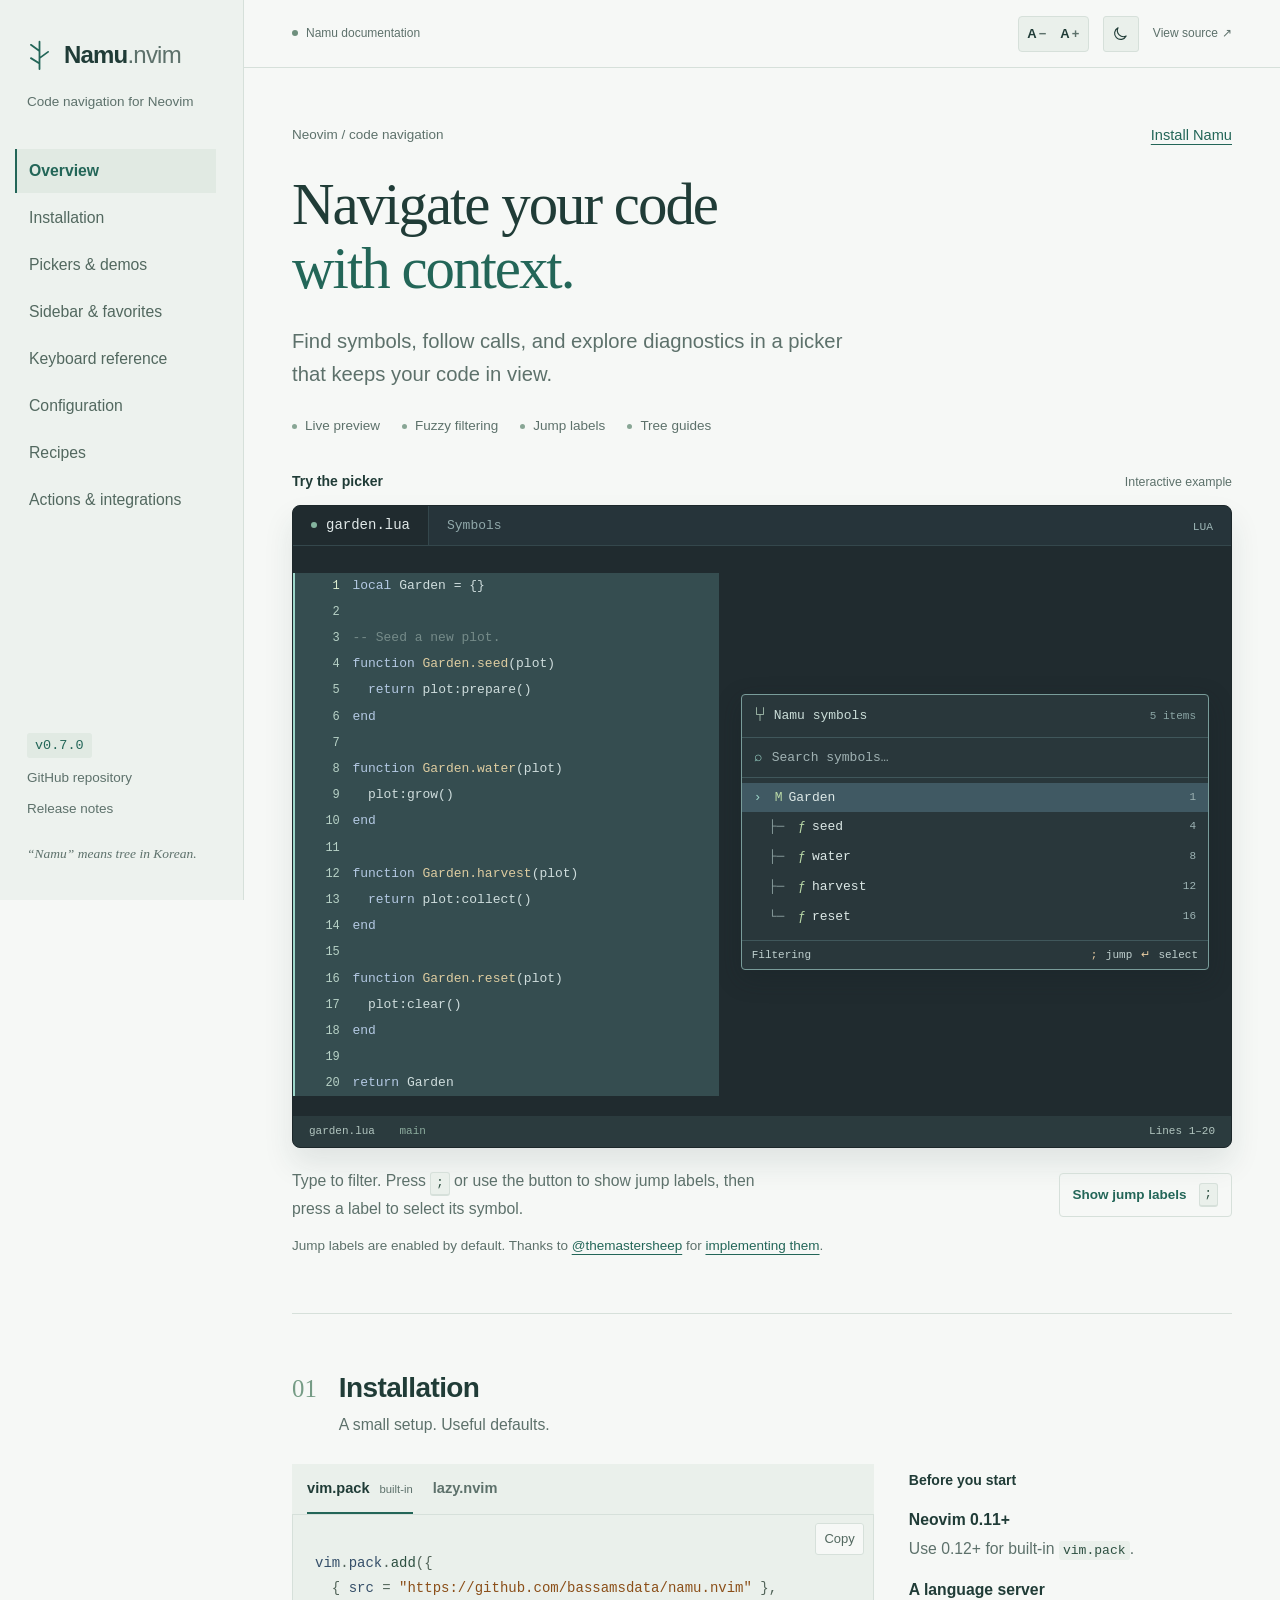
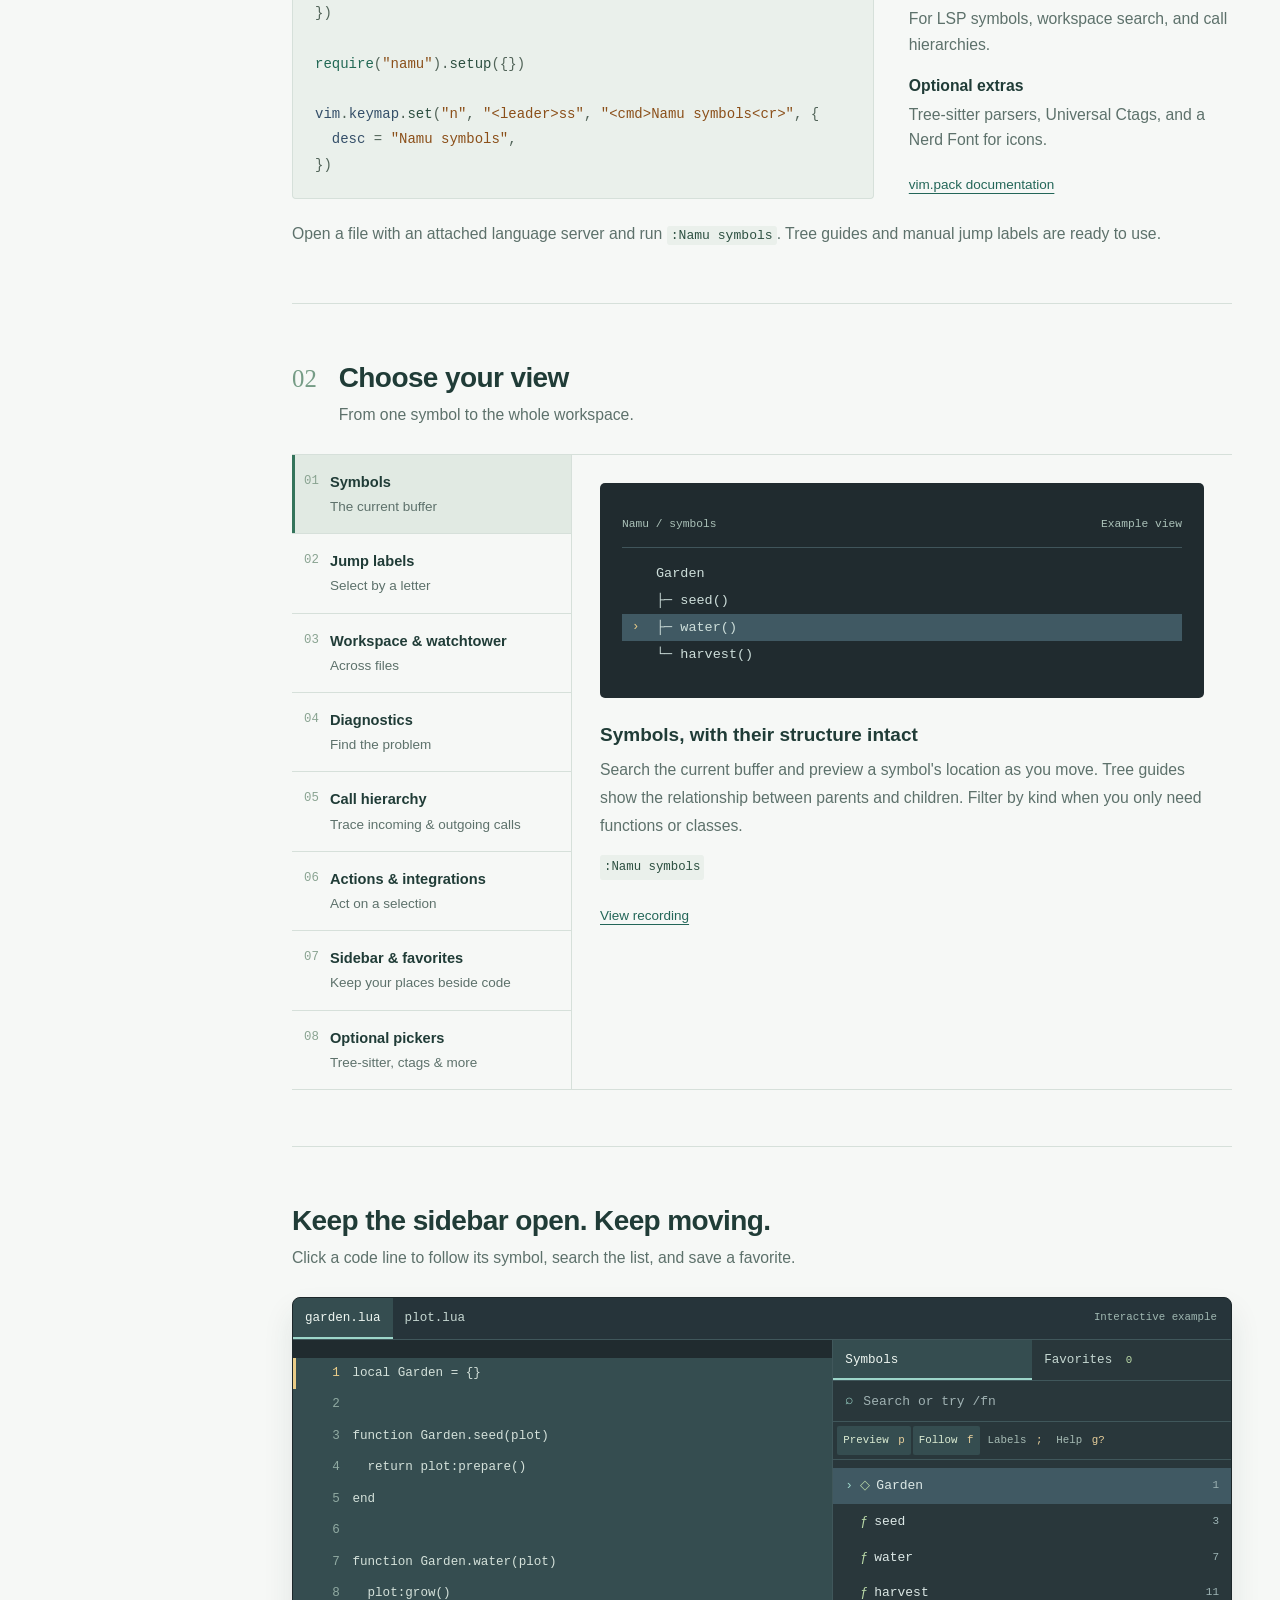
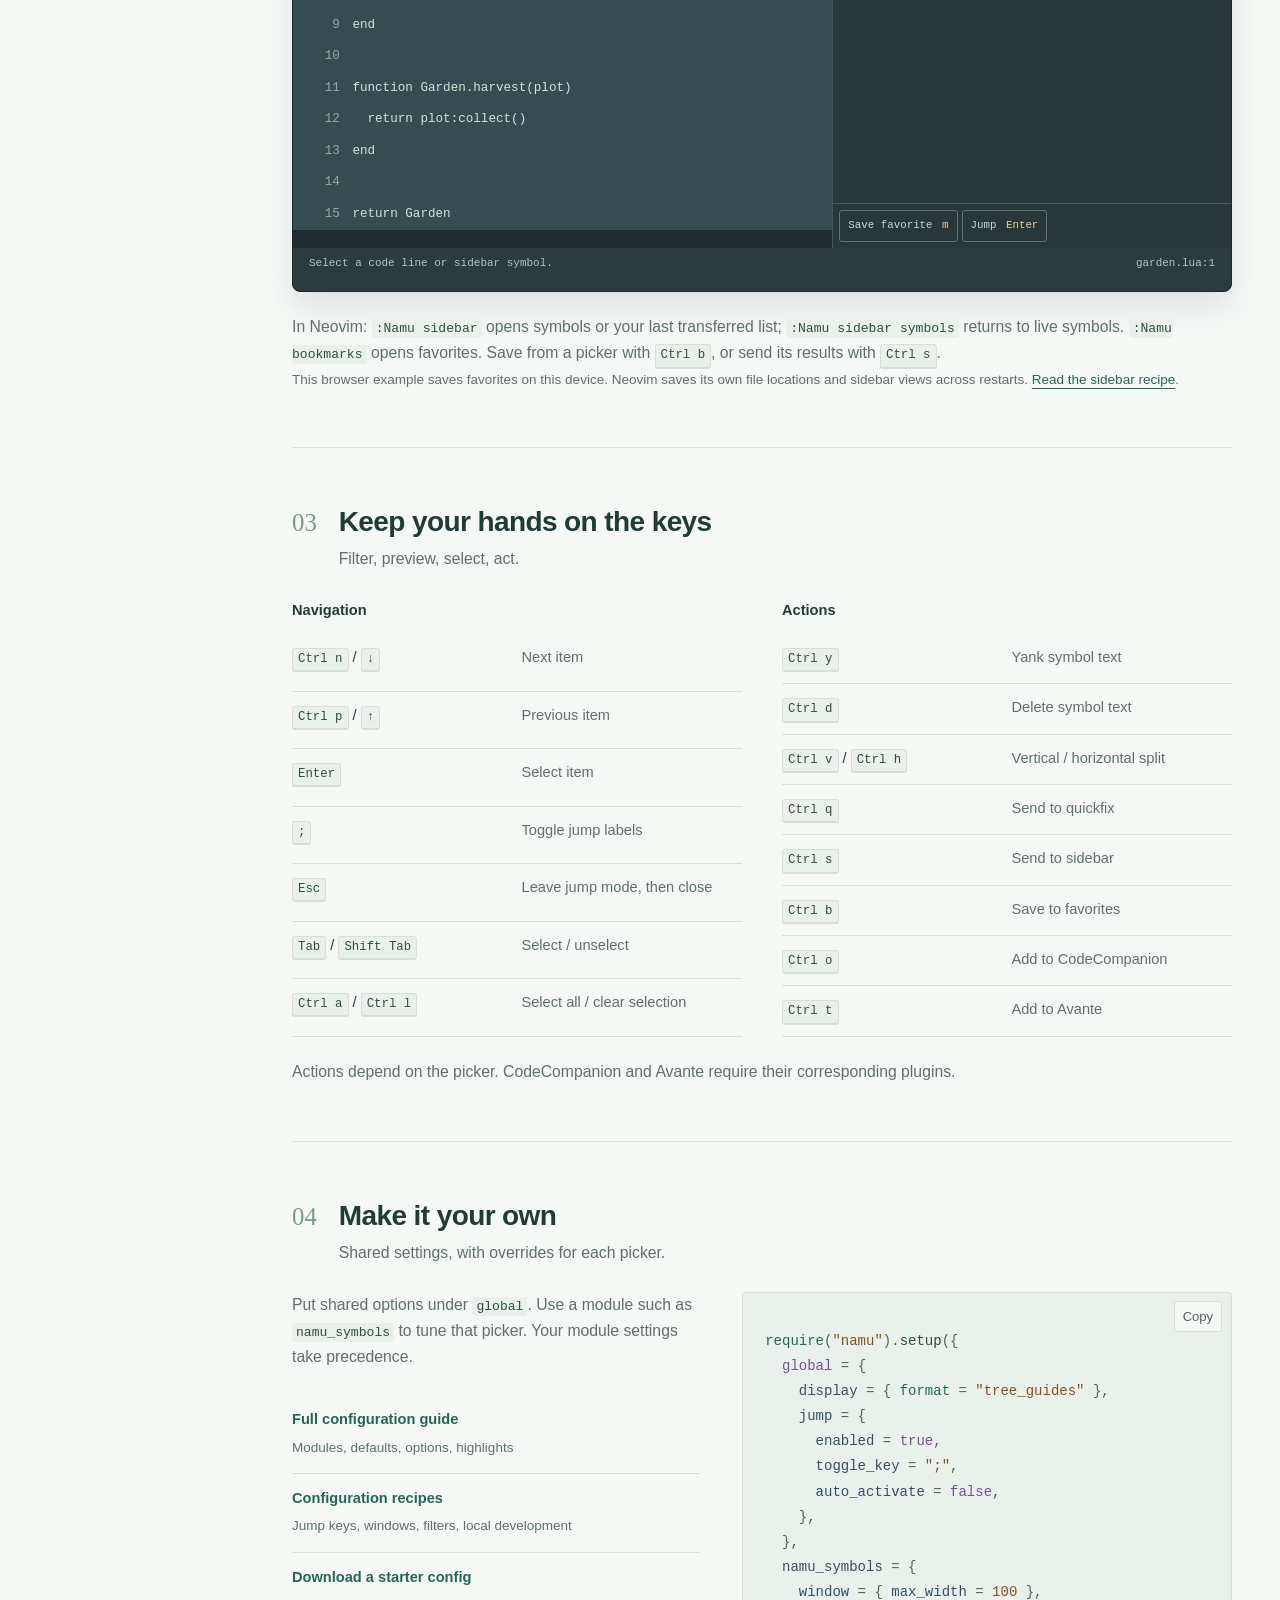
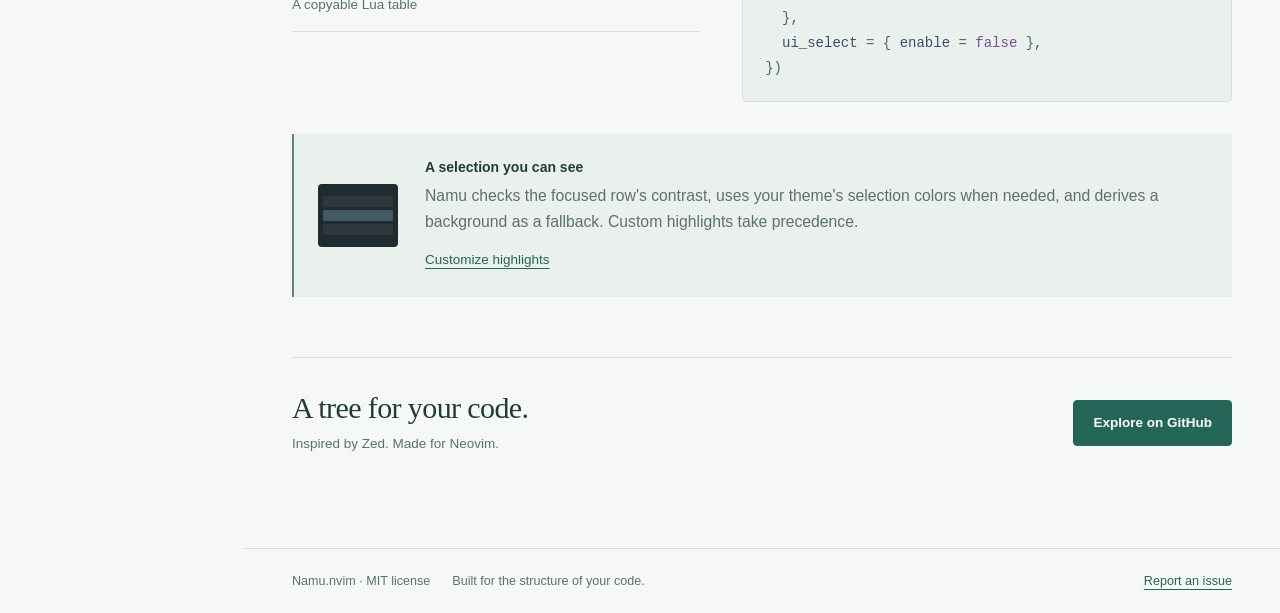
==== commit 1f885467: "feat(site): add interactive sidebar and favorites demo" ====
--- a/site/index.html
+++ b/site/index.html
@@ -1,5 +1,5 @@
 <!doctype html>
-<html lang="en"><head><meta charset="utf-8"><meta name="viewport" content="width=device-width,initial-scale=1"><meta name="description" content="Namu.nvim documentation: code navigation, live preview, jump labels, and configuration for Neovim."><title>Documentation · Namu.nvim</title><script>(()=>{const r=document.documentElement;let p={};try{p=JSON.parse(localStorage.getItem("namu-docs-appearance"))||{}}catch{}const s=[.9,1,1.1,1.2,1.3];r.dataset.theme=p.theme==="light"||p.theme==="dark"?p.theme:matchMedia("(prefers-color-scheme: dark)").matches?"dark":"light";const i=Number.isInteger(p.fontIndex)&&p.fontIndex>=0&&p.fontIndex<s.length?p.fontIndex:1;r.dataset.fontIndex=i;r.style.setProperty("--font-scale",s[i]);})();</script><link rel="stylesheet" href="assets/style.css"><script src="assets/media.js" defer></script><script src="assets/app.js" defer></script></head><body><a class="skip-link" href="#main">Skip to content</a><aside class="sidebar" id="sidebar"><a class="brand" href="index.html" aria-label="Namu home"><svg viewBox="0 0 32 40" aria-hidden="true"><path d="M16 38V3M16 15L5 7M16 24L27 16M16 31L5 24"/></svg><span>Namu<span class="brand-suffix">.nvim</span></span></a><p class="nav-caption">Code navigation for Neovim</p><nav aria-label="Documentation"><a href="index.html#overview">Overview</a><a href="index.html#installation">Installation</a><a href="index.html#pickers">Pickers &amp; demos</a><a href="index.html#keys">Keyboard reference</a><a href="configuration.html">Configuration</a><a href="recipes.html">Recipes</a><a href="actions.html">Actions &amp; integrations</a></nav><div class="rail-bottom"><span class="version">v0.7.0</span><a href="https://github.com/bassamsdata/namu.nvim">GitHub repository</a><a href="https://github.com/bassamsdata/namu.nvim/releases/tag/v0.7.0">Release notes</a><p>“Namu” means tree in Korean.</p></div></aside><div class="page"><header class="topbar"><button class="menu-button" type="button" aria-controls="sidebar" aria-expanded="false">Menu</button><span class="preview-note"><span class="status-dot"></span>Namu documentation</span><div class="topbar-tools"><div class="font-controls" role="group" aria-label="Font size"><button class="appearance-button" id="font-smaller" type="button" aria-label="Decrease font size" title="Decrease font size">A<span aria-hidden="true">−</span></button><button class="appearance-button" id="font-larger" type="button" aria-label="Increase font size" title="Increase font size">A<span aria-hidden="true">+</span></button></div><button class="appearance-button theme-toggle" id="theme-toggle" type="button" aria-label="Switch to dark mode" title="Switch to dark mode" aria-pressed="false"><svg class="moon-icon" viewBox="0 0 24 24" aria-hidden="true"><path d="M20 15.5A8.6 8.6 0 0 1 8.5 4a8.6 8.6 0 1 0 11.5 11.5Z"/></svg><svg class="sun-icon" viewBox="0 0 24 24" aria-hidden="true"><circle cx="12" cy="12" r="4"/><path d="M12 2v2m0 16v2M2 12h2m16 0h2M5 5l1.4 1.4m11.2 11.2L19 19M5 19l1.4-1.4M17.6 6.4 19 5"/></svg></button><a class="source-link" href="https://github.com/bassamsdata/namu.nvim" aria-label="View source on GitHub" title="View source on GitHub"><span class="source-link-text">View source</span> <span aria-hidden="true">↗</span></a></div><span id="appearance-status" class="sr-only" role="status" aria-live="polite"></span></header><main id="main" class="home">
+<html lang="en"><head><meta charset="utf-8"><meta name="viewport" content="width=device-width,initial-scale=1"><meta name="description" content="Namu.nvim documentation: code navigation, persistent sidebars, favorites, live preview, and configuration for Neovim."><title>Documentation · Namu.nvim</title><script>(()=>{const r=document.documentElement;let p={};try{p=JSON.parse(localStorage.getItem("namu-docs-appearance"))||{}}catch{}const s=[.9,1,1.1,1.2,1.3];r.dataset.theme=p.theme==="light"||p.theme==="dark"?p.theme:matchMedia("(prefers-color-scheme: dark)").matches?"dark":"light";const i=Number.isInteger(p.fontIndex)&&p.fontIndex>=0&&p.fontIndex<s.length?p.fontIndex:1;r.dataset.fontIndex=i;r.style.setProperty("--font-scale",s[i]);})();</script><link rel="stylesheet" href="assets/style.css"><script src="assets/media.js" defer></script><script src="assets/app.js" defer></script><script src="assets/sidebar-demo.js" defer></script></head><body><a class="skip-link" href="#main">Skip to content</a><aside class="sidebar" id="sidebar"><a class="brand" href="index.html" aria-label="Namu home"><svg viewBox="0 0 32 40" aria-hidden="true"><path d="M16 38V3M16 15L5 7M16 24L27 16M16 31L5 24"/></svg><span>Namu<span class="brand-suffix">.nvim</span></span></a><p class="nav-caption">Code navigation for Neovim</p><nav aria-label="Documentation"><a href="index.html#overview">Overview</a><a href="index.html#installation">Installation</a><a href="index.html#pickers">Pickers &amp; demos</a><a href="index.html#sidebar-demo">Sidebar &amp; favorites</a><a href="index.html#keys">Keyboard reference</a><a href="configuration.html">Configuration</a><a href="recipes.html">Recipes</a><a href="actions.html">Actions &amp; integrations</a></nav><div class="rail-bottom"><span class="version">v0.7.0</span><a href="https://github.com/bassamsdata/namu.nvim">GitHub repository</a><a href="https://github.com/bassamsdata/namu.nvim/releases/tag/v0.7.0">Release notes</a><p>“Namu” means tree in Korean.</p></div></aside><div class="page"><header class="topbar"><button class="menu-button" type="button" aria-controls="sidebar" aria-expanded="false">Menu</button><span class="preview-note"><span class="status-dot"></span>Namu documentation</span><div class="topbar-tools"><div class="font-controls" role="group" aria-label="Font size"><button class="appearance-button" id="font-smaller" type="button" aria-label="Decrease font size" title="Decrease font size">A<span aria-hidden="true">−</span></button><button class="appearance-button" id="font-larger" type="button" aria-label="Increase font size" title="Increase font size">A<span aria-hidden="true">+</span></button></div><button class="appearance-button theme-toggle" id="theme-toggle" type="button" aria-label="Switch to dark mode" title="Switch to dark mode" aria-pressed="false"><svg class="moon-icon" viewBox="0 0 24 24" aria-hidden="true"><path d="M20 15.5A8.6 8.6 0 0 1 8.5 4a8.6 8.6 0 1 0 11.5 11.5Z"/></svg><svg class="sun-icon" viewBox="0 0 24 24" aria-hidden="true"><circle cx="12" cy="12" r="4"/><path d="M12 2v2m0 16v2M2 12h2m16 0h2M5 5l1.4 1.4m11.2 11.2L19 19M5 19l1.4-1.4M17.6 6.4 19 5"/></svg></button><a class="source-link" href="https://github.com/bassamsdata/namu.nvim" aria-label="View source on GitHub" title="View source on GitHub"><span class="source-link-text">View source</span> <span aria-hidden="true">↗</span></a></div><span id="appearance-status" class="sr-only" role="status" aria-live="polite"></span></header><main id="main" class="home">
 <section class="intro" id="overview">
   <div class="intro-top"><p class="section-number">Neovim / code navigation</p><a class="text-link" href="#installation">Install Namu</a></div>
   <h1>Navigate your code<br><span>with context.</span></h1>
@@ -49,12 +49,33 @@
     <button id="feature-diagnostics" role="tab" aria-controls="feature-panel" aria-selected="false" tabindex="-1" data-feature="diagnostics"><span>04</span><strong>Diagnostics</strong><small>Find the problem</small></button>
     <button id="feature-calls" role="tab" aria-controls="feature-panel" aria-selected="false" tabindex="-1" data-feature="calls"><span>05</span><strong>Call hierarchy</strong><small>Trace incoming &amp; outgoing calls</small></button>
     <button id="feature-actions" role="tab" aria-controls="feature-panel" aria-selected="false" tabindex="-1" data-feature="actions"><span>06</span><strong>Actions &amp; integrations</strong><small>Act on a selection</small></button>
-    <button id="feature-extras" role="tab" aria-controls="feature-panel" aria-selected="false" tabindex="-1" data-feature="extras"><span>07</span><strong>Optional pickers</strong><small>Tree-sitter, ctags &amp; more</small></button>
+    <button id="feature-sidebar" role="tab" aria-controls="feature-panel" aria-selected="false" tabindex="-1" data-feature="sidebar"><span>07</span><strong>Sidebar &amp; favorites</strong><small>Keep your places beside code</small></button>
+    <button id="feature-extras" role="tab" aria-controls="feature-panel" aria-selected="false" tabindex="-1" data-feature="extras"><span>08</span><strong>Optional pickers</strong><small>Tree-sitter, ctags &amp; more</small></button>
   </div><div class="feature-panel" id="feature-panel" role="tabpanel" aria-labelledby="feature-symbols" tabindex="0"><div id="feature-media"></div><div class="feature-description"><h3 id="feature-title"></h3><p id="feature-description"></p><code id="feature-command"></code><a id="feature-recording">View recording</a></div></div></div>
+</section>
+<section class="doc-section" id="sidebar-demo">
+  <div class="section-head"><div><h2>Keep the sidebar open. Keep moving.</h2><p>Click a code line to follow its symbol, search the list, and save a favorite.</p></div></div>
+  <div class="editor-demo sidebar-example" id="sidebar-example" aria-label="Interactive sidebar and favorites example">
+    <div class="sb-toolbar" role="group" aria-label="Example files"><button type="button" data-sb-file="garden.lua" aria-pressed="true">garden.lua</button><button type="button" data-sb-file="plot.lua" aria-pressed="false">plot.lua</button><span>Interactive example</span></div>
+    <div class="sb-body">
+      <div class="sb-code" id="sb-code" role="group" aria-label="Code lines; click to move the cursor"></div>
+      <div class="sb-panel">
+        <div class="sb-views" role="group" aria-label="Sidebar view"><button type="button" id="sb-symbols" aria-pressed="true">Symbols</button><button type="button" id="sb-favorites" aria-pressed="false">Favorites <span id="sb-favorite-count">0</span></button></div>
+        <label class="filter-wrap" for="sb-search"><span aria-hidden="true">⌕</span><input id="sb-search" type="text" autocomplete="off" spellcheck="false" placeholder="Search or try /fn" aria-label="Search sidebar symbols or favorites"></label>
+        <div class="sb-options" role="group" aria-label="Sidebar controls"><button type="button" id="sb-preview" aria-pressed="true">Preview <kbd>p</kbd></button><button type="button" id="sb-follow" aria-pressed="true">Follow <kbd>f</kbd></button><button type="button" id="sb-labels" aria-pressed="false">Labels <kbd>;</kbd></button><button type="button" id="sb-help-toggle" aria-expanded="false" aria-controls="sb-help">Help <kbd>g?</kbd></button></div>
+        <div class="sb-results" id="sb-results" role="group" aria-label="Sidebar results"></div>
+        <div class="sb-actions"><button type="button" id="sb-save">Save favorite <kbd>m</kbd></button><button type="button" id="sb-jump">Jump <kbd>Enter</kbd></button><button type="button" id="sb-remove" hidden>Remove <kbd>dd</kbd></button></div>
+        <div class="sb-help" id="sb-help" hidden><p><kbd>/</kbd> search · <kbd>j</kbd>/<kbd>k</kbd> move · <kbd>Enter</kbd> jump · <kbd>m</kbd> save · <kbd>dd</kbd> remove a favorite</p><p><kbd>p</kbd> preview · <kbd>f</kbd> follow code · <kbd>;</kbd> labels · <kbd>Escape</kbd> focus code</p></div>
+      </div>
+    </div>
+    <div class="editor-status"><span id="sb-status" role="status" aria-live="polite">Select a code line or sidebar symbol.</span><span id="sb-location">garden.lua:1</span></div>
+  </div>
+  <p class="section-note">In Neovim: <code>:Namu sidebar</code> opens symbols or your last transferred list; <code>:Namu sidebar symbols</code> returns to live symbols. <code>:Namu bookmarks</code> opens favorites. Save from a picker with <kbd>Ctrl b</kbd>, or send its results with <kbd>Ctrl s</kbd>.</p>
+  <p class="demo-credit">This browser example saves favorites on this device. Neovim saves its own file locations and sidebar views across restarts. <a href="recipes.html#sidebar-and-favorites">Read the sidebar recipe</a>.</p>
 </section>
 <section class="doc-section" id="keys">
   <div class="section-head"><span class="section-index">03</span><div><h2>Keep your hands on the keys</h2><p>Filter, preview, select, act.</p></div></div>
-  <div class="key-columns"><table><caption>Navigation</caption><tbody><tr><td><kbd>Ctrl n</kbd> / <kbd>↓</kbd></td><td>Next item</td></tr><tr><td><kbd>Ctrl p</kbd> / <kbd>↑</kbd></td><td>Previous item</td></tr><tr><td><kbd>Enter</kbd></td><td>Select item</td></tr><tr><td><kbd>;</kbd></td><td>Toggle jump labels</td></tr><tr><td><kbd>Esc</kbd></td><td>Leave jump mode, then close</td></tr><tr><td><kbd>Tab</kbd> / <kbd>Shift Tab</kbd></td><td>Select / unselect</td></tr><tr><td><kbd>Ctrl a</kbd> / <kbd>Ctrl l</kbd></td><td>Select all / clear selection</td></tr></tbody></table><table><caption>Actions</caption><tbody><tr><td><kbd>Ctrl y</kbd></td><td>Yank symbol text</td></tr><tr><td><kbd>Ctrl d</kbd></td><td>Delete symbol text</td></tr><tr><td><kbd>Ctrl v</kbd> / <kbd>Ctrl h</kbd></td><td>Vertical / horizontal split</td></tr><tr><td><kbd>Ctrl q</kbd></td><td>Send to quickfix</td></tr><tr><td><kbd>Ctrl o</kbd></td><td>Add to CodeCompanion</td></tr><tr><td><kbd>Ctrl t</kbd></td><td>Add to Avante</td></tr></tbody></table></div><p class="section-note">Actions depend on the picker. CodeCompanion and Avante require their corresponding plugins.</p>
+  <div class="key-columns"><table><caption>Navigation</caption><tbody><tr><td><kbd>Ctrl n</kbd> / <kbd>↓</kbd></td><td>Next item</td></tr><tr><td><kbd>Ctrl p</kbd> / <kbd>↑</kbd></td><td>Previous item</td></tr><tr><td><kbd>Enter</kbd></td><td>Select item</td></tr><tr><td><kbd>;</kbd></td><td>Toggle jump labels</td></tr><tr><td><kbd>Esc</kbd></td><td>Leave jump mode, then close</td></tr><tr><td><kbd>Tab</kbd> / <kbd>Shift Tab</kbd></td><td>Select / unselect</td></tr><tr><td><kbd>Ctrl a</kbd> / <kbd>Ctrl l</kbd></td><td>Select all / clear selection</td></tr></tbody></table><table><caption>Actions</caption><tbody><tr><td><kbd>Ctrl y</kbd></td><td>Yank symbol text</td></tr><tr><td><kbd>Ctrl d</kbd></td><td>Delete symbol text</td></tr><tr><td><kbd>Ctrl v</kbd> / <kbd>Ctrl h</kbd></td><td>Vertical / horizontal split</td></tr><tr><td><kbd>Ctrl q</kbd></td><td>Send to quickfix</td></tr><tr><td><kbd>Ctrl s</kbd></td><td>Send to sidebar</td></tr><tr><td><kbd>Ctrl b</kbd></td><td>Save to favorites</td></tr><tr><td><kbd>Ctrl o</kbd></td><td>Add to CodeCompanion</td></tr><tr><td><kbd>Ctrl t</kbd></td><td>Add to Avante</td></tr></tbody></table></div><p class="section-note">Actions depend on the picker. CodeCompanion and Avante require their corresponding plugins.</p>
 </section>
 <section class="doc-section" id="configuration">
   <div class="section-head"><span class="section-index">04</span><div><h2>Make it your own</h2><p>Shared settings, with overrides for each picker.</p></div></div>
--- a/site/assets/style.css
+++ b/site/assets/style.css
@@ -46,3 +46,42 @@
 
 .source-link{display:inline-flex;align-items:center;gap:4px}
 @media(max-width:360px){.source-link-text{display:none}.source-link{min-width:28px;justify-content:center}}
+
+/* The sidebar example keeps code and navigation in separate, persistent panes. */
+.sidebar-example button{font-family:var(--mono)}
+.sb-toolbar{display:flex;align-items:center;background:#26343a;border-bottom:1px solid #40575b;gap:0}
+.sb-toolbar button,.sb-views button,.sb-options button,.sb-actions button{border:0;background:transparent;color:#c5d7d1;padding:10px 12px;font-size:.7rem}
+.sb-toolbar button[aria-pressed=true],.sb-views button[aria-pressed=true]{background:#354d50;color:#eef6f1;box-shadow:inset 0 -2px var(--aqua)}
+.sb-toolbar>span{margin-left:auto;padding:8px 14px;font-size:.6rem;color:#9fb7b1}
+.sb-body{display:grid;grid-template-columns:minmax(0,1.15fr) minmax(255px,.85fr);min-height:23rem}
+.sb-code{overflow:auto;padding:18px 0;background:var(--editor)}
+.sb-code-line{display:block;white-space:pre;min-width:100%;width:max-content;text-align:left;border:0;background:transparent;color:#d4e1da;font:.7rem/1.75rem var(--mono);padding:0 16px 0 0}
+.sb-code-line:before{content:attr(data-line);display:inline-block;width:2.6rem;padding-right:.7rem;color:#90aaa2;text-align:right}
+.sb-code-line:hover{background:#2b4145}
+.sb-code-line.sb-range{background:#354d50}
+.sb-code-line.sb-cursor{box-shadow:inset 3px 0 var(--gold)}
+.sb-code-line.sb-cursor:before{color:var(--gold)}
+.sb-panel{min-width:0;border-left:1px solid #40575b;background:#29373b;display:flex;flex-direction:column}
+.sb-views{display:flex;border-bottom:1px solid #40575b}
+.sb-views button{flex:1;text-align:left}
+.sb-views #sb-favorite-count{font-size:.6rem;color:#b9d8a7;margin-left:6px}
+.sb-options{display:flex;flex-wrap:wrap;gap:2px;padding:4px;border-bottom:1px solid #40575b}
+.sb-options button{padding:6px;font-size:.6rem;color:#a6bbb4}
+.sb-options button[aria-pressed=true]{color:#dbecd3;background:#354d50;border-radius:2px}
+.sidebar-example kbd{border:0;background:transparent;color:#e8cf9b;font:.6rem var(--mono);padding:0 0 0 3px}
+.sb-results{padding:8px 0;min-height:9rem;flex:1}
+.sb-results .symbol-row{padding:3px 12px}
+.sb-results .line-number{overflow:hidden;text-overflow:ellipsis;white-space:nowrap}
+.sb-actions{display:flex;flex-wrap:wrap;gap:4px;padding:6px;border-top:1px solid #40575b}
+.sb-actions button{font-size:.6rem;padding:6px 8px;border:1px solid #587771;border-radius:3px}
+.sb-actions button:hover,.sb-toolbar button:hover,.sb-views button:hover{background:#3b5058}
+.sb-actions button:disabled{opacity:.45}
+.sb-help{border-top:1px solid #40575b;padding:12px;background:#243236;color:#baccc4}
+.sb-help p{font-size:.65rem;margin:0 0 8px;line-height:1.8}
+.sb-help p:last-child{margin:0}
+.sidebar-example .editor-status{gap:16px;align-items:flex-start;min-height:2.4rem}
+#sb-status{max-width:75%}#sb-location{white-space:nowrap}
+.sidebar-example :focus-visible{outline-color:#c8e2a9;outline-offset:-3px}
+@media(max-width:1160px){.sb-body{grid-template-columns:minmax(0,1fr) minmax(245px,1fr)}}
+@media(max-width:960px){.sb-body{grid-template-columns:minmax(0,1fr)}.sb-code{max-height:13rem}.sb-panel{border-left:0;border-top:1px solid #40575b}.sb-results{min-height:8rem}}
+@media(max-width:480px){.sb-toolbar>span{display:none}.sb-code-line{font-size:.65rem}.sb-toolbar button,.sb-views button{font-size:.65rem}.sidebar-example .editor-status{flex-direction:column;gap:4px}#sb-status{max-width:100%}}
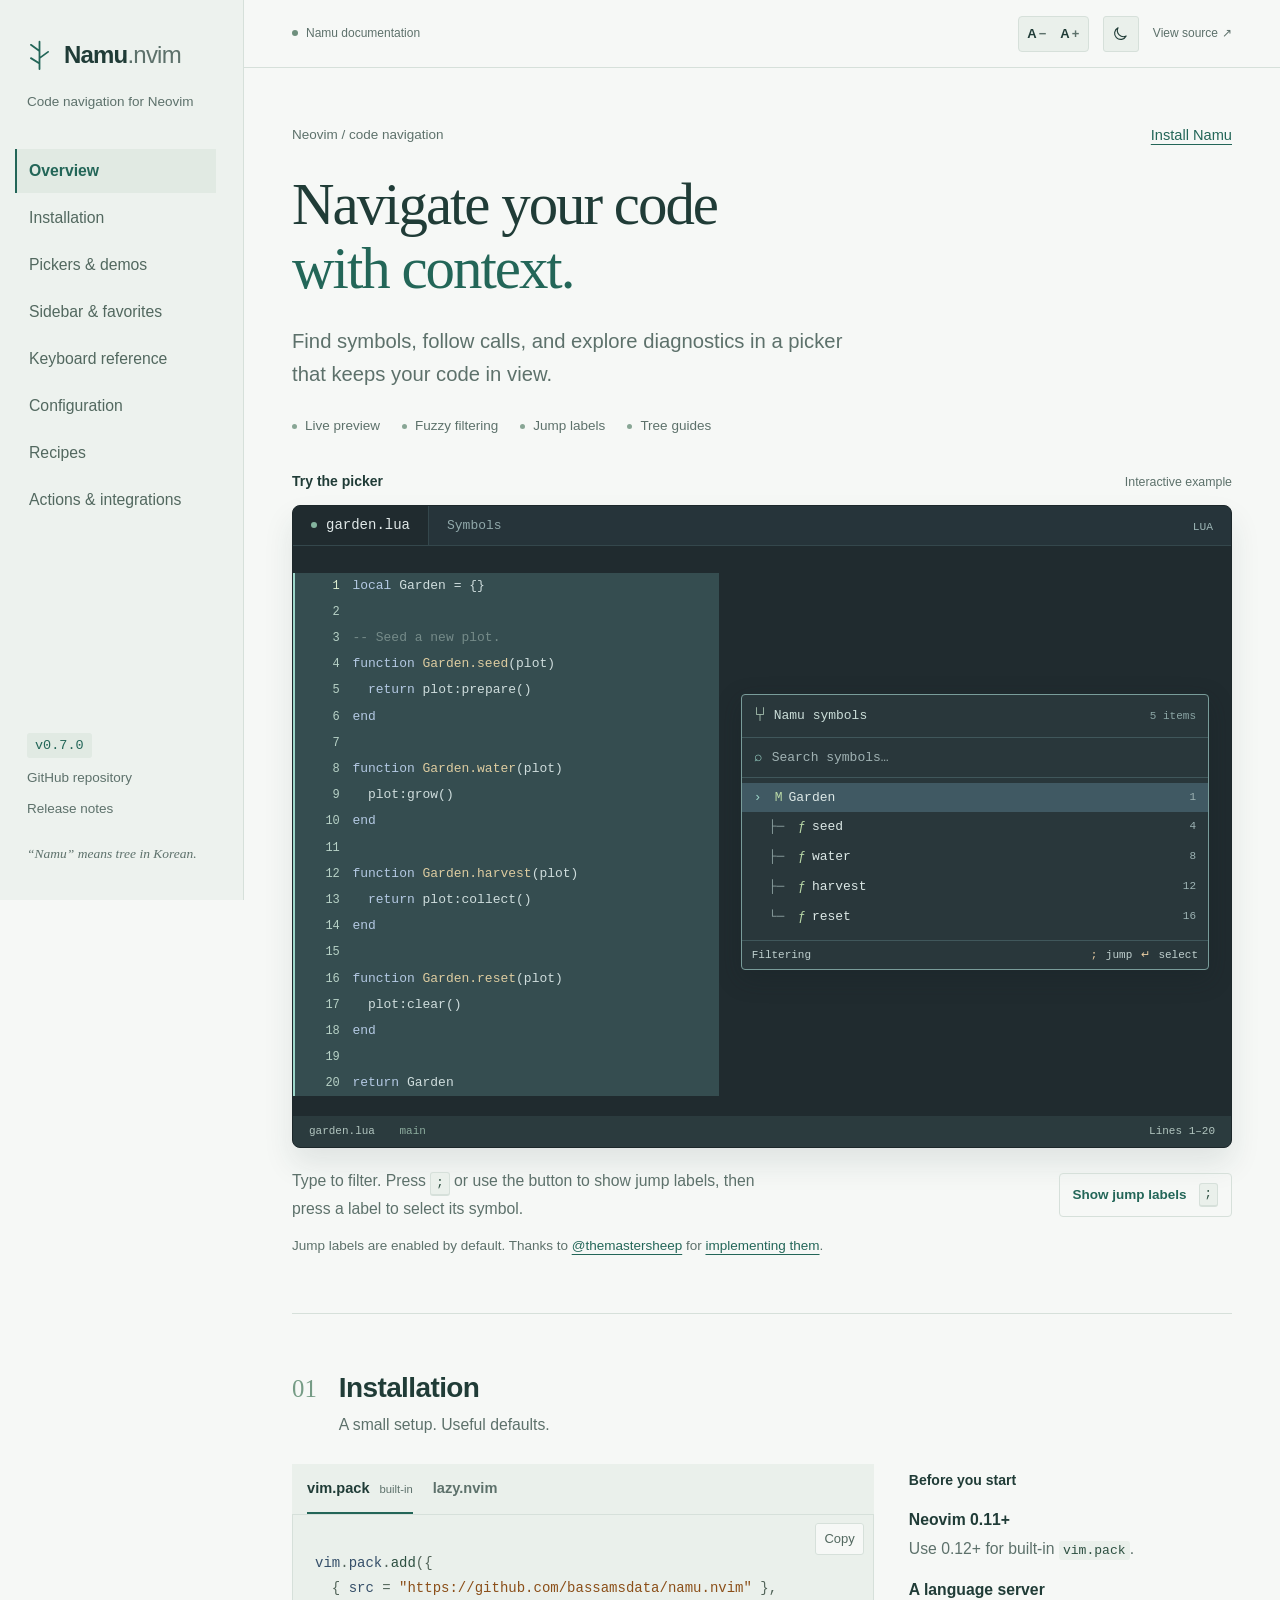
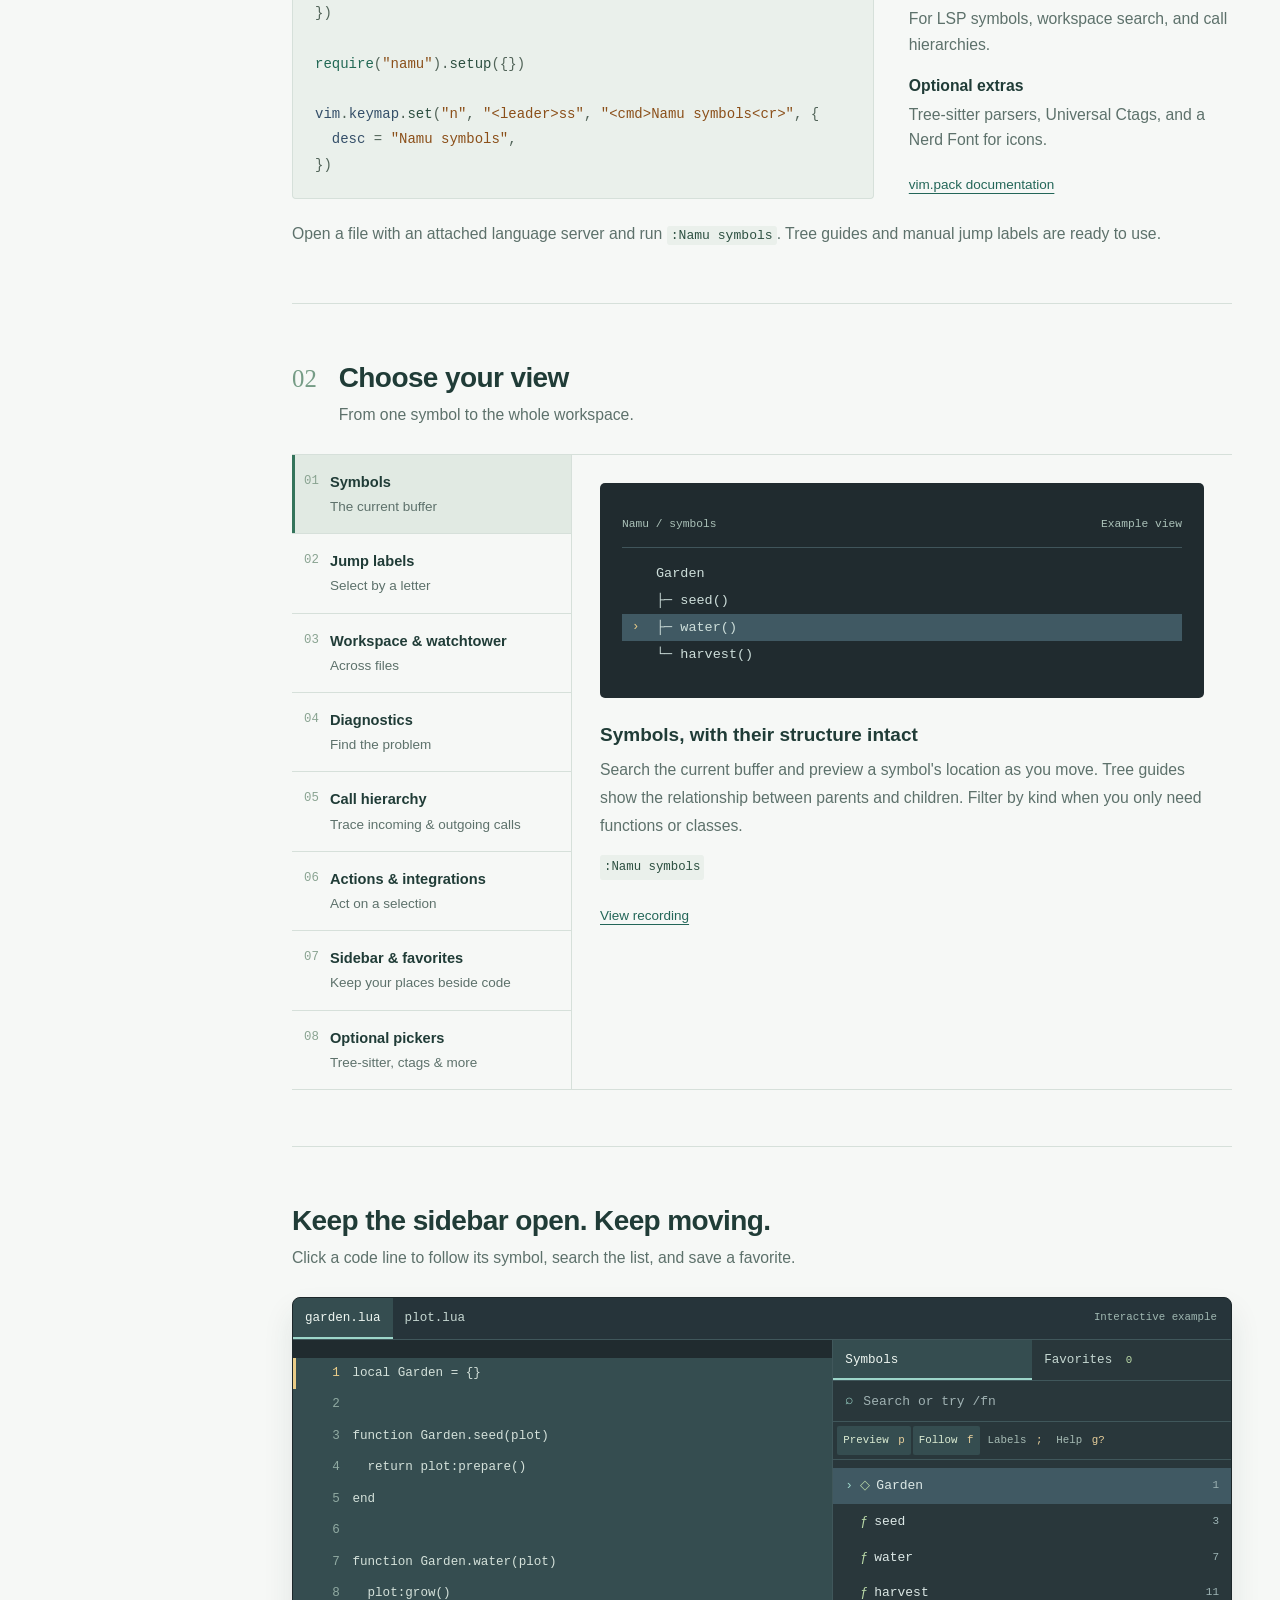
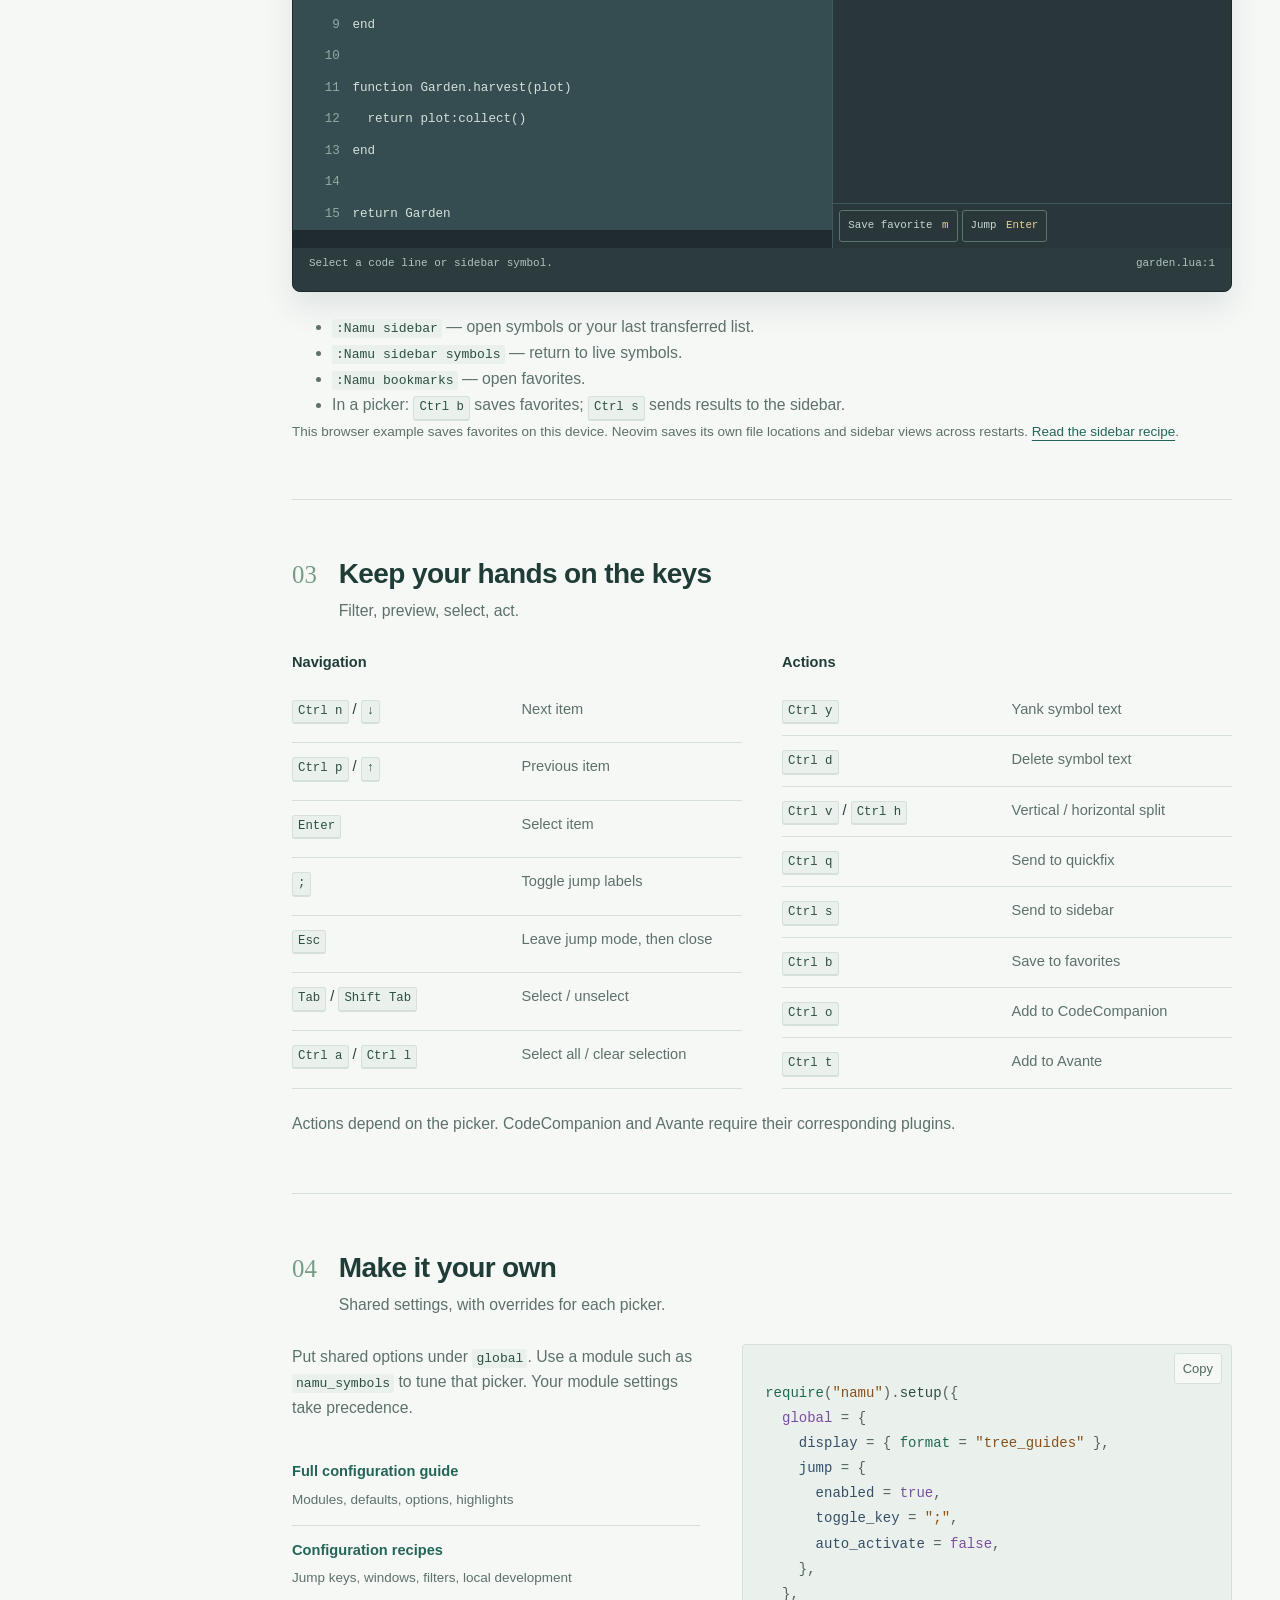
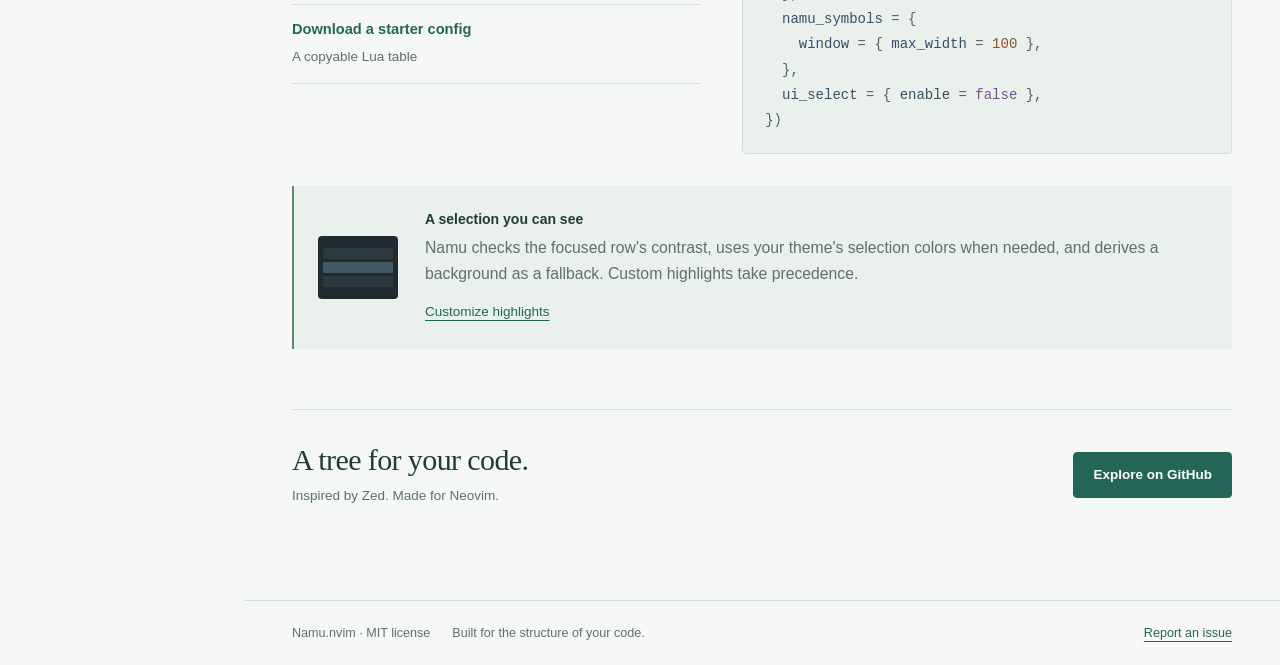
==== commit 2f5c896b: "docs: simplify sidebar and favorites guide" ====
--- a/site/index.html
+++ b/site/index.html
@@ -70,7 +70,12 @@
     </div>
     <div class="editor-status"><span id="sb-status" role="status" aria-live="polite">Select a code line or sidebar symbol.</span><span id="sb-location">garden.lua:1</span></div>
   </div>
-  <p class="section-note">In Neovim: <code>:Namu sidebar</code> opens symbols or your last transferred list; <code>:Namu sidebar symbols</code> returns to live symbols. <code>:Namu bookmarks</code> opens favorites. Save from a picker with <kbd>Ctrl b</kbd>, or send its results with <kbd>Ctrl s</kbd>.</p>
+  <ul class="section-note">
+    <li><code>:Namu sidebar</code> — open symbols or your last transferred list.</li>
+    <li><code>:Namu sidebar symbols</code> — return to live symbols.</li>
+    <li><code>:Namu bookmarks</code> — open favorites.</li>
+    <li>In a picker: <kbd>Ctrl b</kbd> saves favorites; <kbd>Ctrl s</kbd> sends results to the sidebar.</li>
+  </ul>
   <p class="demo-credit">This browser example saves favorites on this device. Neovim saves its own file locations and sidebar views across restarts. <a href="recipes.html#sidebar-and-favorites">Read the sidebar recipe</a>.</p>
 </section>
 <section class="doc-section" id="keys">
